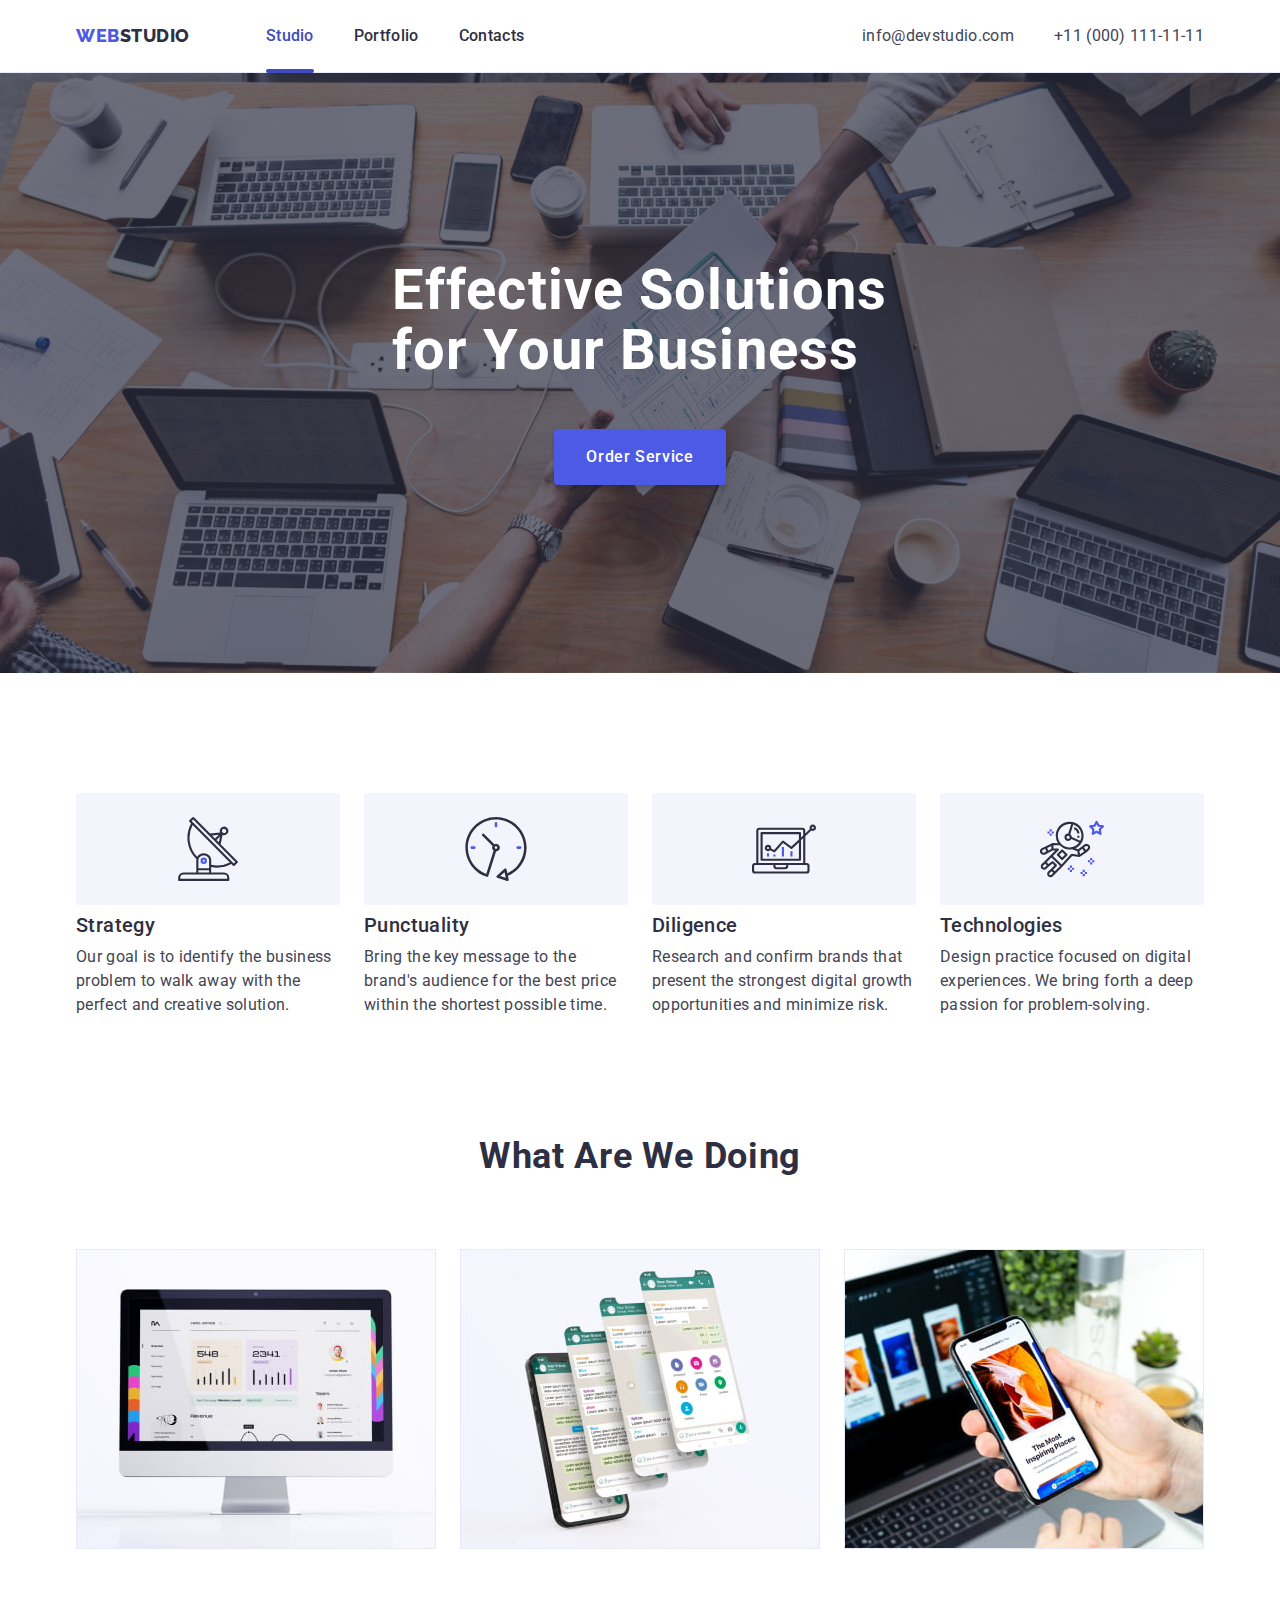
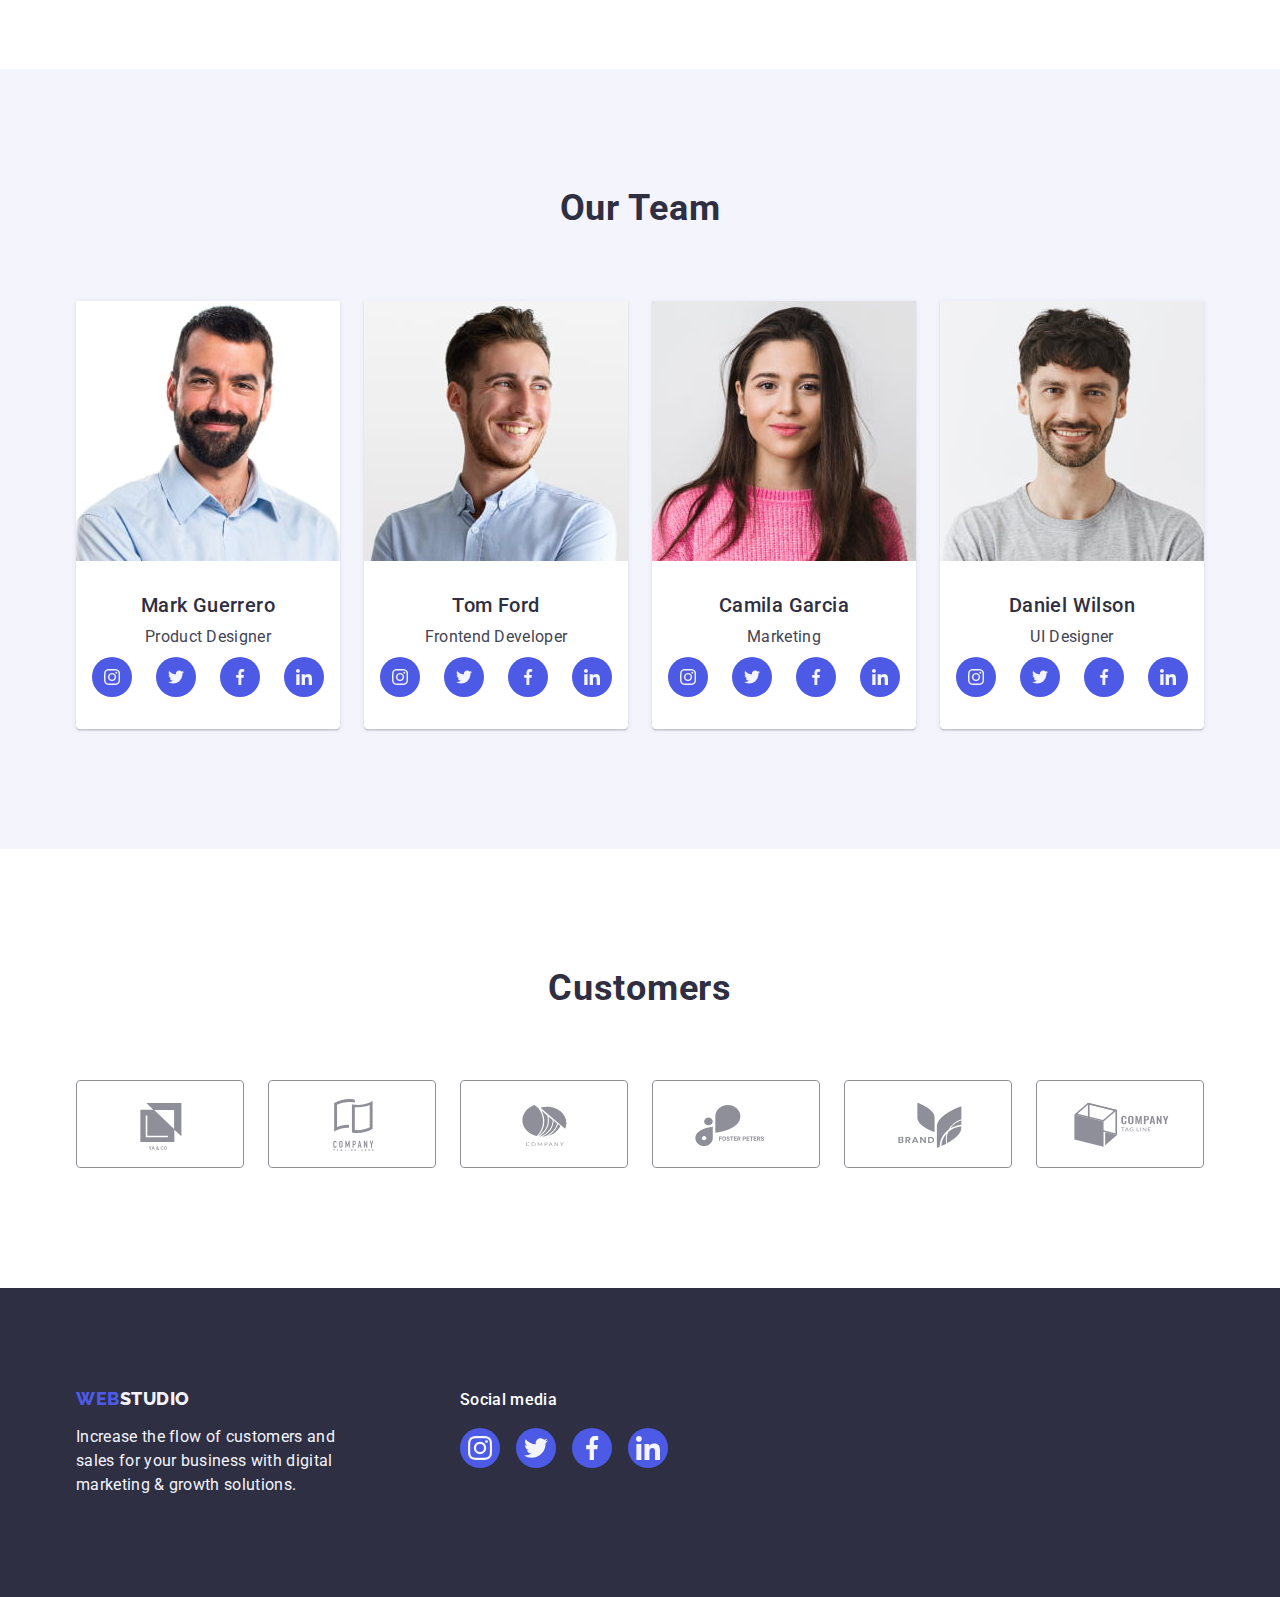
==== index.html @ 0825f80e "Initial commit" ====
<!DOCTYPE html>
<html lang="en">
  <head>
    <meta charset="UTF-8" />
    <meta http-equiv="X-UA-Compatible" content="IE=edge" />
    <meta name="viewport" content="width=device-width, initial-scale=1.0" />
    <title>WebStudio</title>
    <!-- FONTS -->
    <link rel="preconnect" href="https://fonts.googleapis.com" />
    <link rel="preconnect" href="https://fonts.gstatic.com" crossorigin />
    <link
      href="https://fonts.googleapis.com/css2?family=Raleway:wght@800&family=Roboto:wght@400;500;700;900&display=swap"
      rel="stylesheet"
    />
    <!-- STYLES -->
    <link
      rel="stylesheet"
      href="https://cdnjs.cloudflare.com/ajax/libs/modern-normalize/1.1.0/modern-normalize.min.css"
    />
    <link rel="stylesheet" href="./css/styles.css" />
  </head>
  <body>
    <!-- HEADER -->
    <header class="page-header">
      <div class="page-header-container container">
        <nav class="page-nav">
          <a class="logo link" href="./index.html">
            Web<span class="logo-header">Studio</span>
          </a>
          <ul class="site-nav-list list">
            <li class="site-nav-list-item">
              <a class="site-nav-link current link" href="./index.html">
                Studio
              </a>
            </li>
            <li class="site-nav-list-item">
              <a class="site-nav-link link" href="./portfolio.html">
                Portfolio
              </a>
            </li>
            <li class="site-nav-list-item">
              <a class="site-nav-link link" href="">Contacts</a>
            </li>
          </ul>
        </nav>
        <address class="contacts">
          <ul class="contacts-list list">
            <li>
              <a class="contacts-link link" href="mailto:info@devstudio.com">
                info@devstudio.com
              </a>
            </li>
            <li>
              <a class="contacts-link link" href="tel:+110001111111">
                +11 (000) 111-11-11
              </a>
            </li>
          </ul>
        </address>
      </div>
    </header>
    <main>
      <!-- HERO -->
      <section class="hero">
        <div class="container">
          <h1 class="hero-title">Effective Solutions for Your Business</h1>
          <button class="button primary" type="button" data-modal-open>
            Order Service
          </button>
        </div>
      </section>
      <!-- FEATURES -->
      <section class="features section">
        <div class="container">
          <h2 class="section-title visually-hidden">Features</h2>
          <ul class="features-list list">
            <li class="features-list-item">
              <div class="feature-icon-thumb">
                <svg class="feature-icon" width="64" height="64">
                  <use href="./images/icons.svg#icon-antenna"></use>
                </svg>
              </div>
              <h3 class="feature-title">Strategy</h3>
              <p class="feature-descr">
                Our goal is to identify the business problem to walk away with
                the perfect and creative solution.
              </p>
            </li>
            <li class="features-list-item">
              <div class="feature-icon-thumb">
                <svg class="feature-icon" width="64" height="64">
                  <use href="./images/icons.svg#icon-clock"></use>
                </svg>
              </div>
              <h3 class="feature-title">Punctuality</h3>
              <p class="feature-descr">
                Bring the key message to the brand's audience for the best price
                within the shortest possible time.
              </p>
            </li>
            <li class="features-list-item">
              <div class="feature-icon-thumb">
                <svg class="feature-icon" width="64" height="64">
                  <use href="./images/icons.svg#icon-diagram"></use>
                </svg>
              </div>
              <h3 class="feature-title">Diligence</h3>
              <p class="feature-descr">
                Research and confirm brands that present the strongest digital
                growth opportunities and minimize risk.
              </p>
            </li>
            <li class="features-list-item">
              <div class="feature-icon-thumb">
                <svg class="feature-icon" width="64" height="64">
                  <use href="./images/icons.svg#icon-astronaut"></use>
                </svg>
              </div>
              <h3 class="feature-title">Technologies</h3>
              <p class="feature-descr">
                Design practice focused on digital experiences. We bring forth a
                deep passion for problem-solving.
              </p>
            </li>
          </ul>
        </div>
      </section>
      <!-- GALLERY -->
      <section class="gallery section">
        <div class="container">
          <h2 class="section-title">What are we doing</h2>
          <ul class="gallery-list list">
            <li class="gallery-list-item">
              <img
                src="./images/gallery/img-1.jpg"
                alt="Desktop application"
                width="360"
                height="300"
              />
            </li>
            <li class="gallery-list-item">
              <img
                src="./images/gallery/img-2.jpg"
                alt="Mobile application"
                width="360"
                height="300"
              />
            </li>
            <li class="gallery-list-item">
              <img
                src="./images/gallery/img-3.jpg"
                alt="Mobile and desktop application"
                width="360"
                height="300"
              />
            </li>
          </ul>
        </div>
      </section>
      <!-- EMPLOYEES -->
      <section class="employees section">
        <div class="container">
          <h2 class="section-title">Our Team</h2>
          <ul class="employees-list list">
            <li class="employees-list-item">
              <img
                src="./images/employees/mark-guerrero.jpg"
                alt="Mark Guerrero's photo"
                width="264"
                height="260"
              />
              <div class="employee-data">
                <h3 class="employee-name">Mark Guerrero</h3>
                <p class="employee-position">Product Designer</p>
                <ul class="social-list list">
                  <li class="social-list-item">
                    <a class="social-link link" href="">
                      <svg
                        class="social-icon"
                        width="16"
                        height="16"
                        aria-label="Instagram icon"
                      >
                        <use href="./images/icons.svg#icon-instagram"></use>
                      </svg>
                    </a>
                  </li>
                  <li class="social-list-item">
                    <a class="social-link link" href="">
                      <svg
                        class="social-icon"
                        width="16"
                        height="16"
                        aria-label="Twitter icon"
                      >
                        <use href="./images/icons.svg#icon-twitter"></use>
                      </svg>
                    </a>
                  </li>
                  <li class="social-list-item">
                    <a class="social-link link" href="">
                      <svg
                        class="social-icon"
                        width="16"
                        height="16"
                        aria-label="Facebook icon"
                      >
                        <use href="./images/icons.svg#icon-facebook"></use>
                      </svg>
                    </a>
                  </li>
                  <li class="social-list-item">
                    <a class="social-link link" href="">
                      <svg
                        class="social-icon"
                        width="16"
                        height="16"
                        aria-label="Linkedin icon"
                      >
                        <use href="./images/icons.svg#icon-linkedin"></use>
                      </svg>
                    </a>
                  </li>
                </ul>
              </div>
            </li>
            <li class="employees-list-item">
              <img
                src="./images/employees/tom-ford.jpg"
                alt="Tom Ford's photo"
                width="264"
                height="260"
              />
              <div class="employee-data">
                <h3 class="employee-name">Tom Ford</h3>
                <p class="employee-position">Frontend Developer</p>
                <ul class="social-list list">
                  <li class="social-list-item">
                    <a class="social-link link" href="">
                      <svg
                        class="social-icon"
                        width="16"
                        height="16"
                        aria-label="Instagram icon"
                      >
                        <use href="./images/icons.svg#icon-instagram"></use>
                      </svg>
                    </a>
                  </li>
                  <li class="social-list-item">
                    <a class="social-link link" href="">
                      <svg
                        class="social-icon"
                        width="16"
                        height="16"
                        aria-label="Twitter icon"
                      >
                        <use href="./images/icons.svg#icon-twitter"></use>
                      </svg>
                    </a>
                  </li>
                  <li class="social-list-item">
                    <a class="social-link link" href="">
                      <svg
                        class="social-icon"
                        width="16"
                        height="16"
                        aria-label="Facebook icon"
                      >
                        <use href="./images/icons.svg#icon-facebook"></use>
                      </svg>
                    </a>
                  </li>
                  <li class="social-list-item">
                    <a class="social-link link" href="">
                      <svg
                        class="social-icon"
                        width="16"
                        height="16"
                        aria-label="Linkedin icon"
                      >
                        <use href="./images/icons.svg#icon-linkedin"></use>
                      </svg>
                    </a>
                  </li>
                </ul>
              </div>
            </li>
            <li class="employees-list-item">
              <img
                src="./images/employees/camila-garcia.jpg"
                alt="Camila Garcia's photo"
                width="264"
                height="260"
              />
              <div class="employee-data">
                <h3 class="employee-name">Camila Garcia</h3>
                <p class="employee-position">Marketing</p>
                <ul class="social-list list">
                  <li class="social-list-item">
                    <a class="social-link link" href="">
                      <svg
                        class="social-icon"
                        width="16"
                        height="16"
                        aria-label="Instagram icon"
                      >
                        <use href="./images/icons.svg#icon-instagram"></use>
                      </svg>
                    </a>
                  </li>
                  <li class="social-list-item">
                    <a class="social-link link" href="">
                      <svg
                        class="social-icon"
                        width="16"
                        height="16"
                        aria-label="Twitter icon"
                      >
                        <use href="./images/icons.svg#icon-twitter"></use>
                      </svg>
                    </a>
                  </li>
                  <li class="social-list-item">
                    <a class="social-link link" href="">
                      <svg
                        class="social-icon"
                        width="16"
                        height="16"
                        aria-label="Facebook icon"
                      >
                        <use href="./images/icons.svg#icon-facebook"></use>
                      </svg>
                    </a>
                  </li>
                  <li class="social-list-item">
                    <a class="social-link link" href="">
                      <svg
                        class="social-icon"
                        width="16"
                        height="16"
                        aria-label="Linkedin icon"
                      >
                        <use href="./images/icons.svg#icon-linkedin"></use>
                      </svg>
                    </a>
                  </li>
                </ul>
              </div>
            </li>
            <li class="employees-list-item">
              <img
                src="./images/employees/daniel-wilson.jpg"
                alt="Daniel Wilson's photo"
                width="264"
                height="260"
              />
              <div class="employee-data">
                <h3 class="employee-name">Daniel Wilson</h3>
                <p class="employee-position">UI Designer</p>
                <ul class="social-list list">
                  <li class="social-list-item">
                    <a class="social-link link" href="">
                      <svg
                        class="social-icon"
                        width="16"
                        height="16"
                        aria-label="Instagram icon"
                      >
                        <use href="./images/icons.svg#icon-instagram"></use>
                      </svg>
                    </a>
                  </li>
                  <li class="social-list-item">
                    <a class="social-link link" href="">
                      <svg
                        class="social-icon"
                        width="16"
                        height="16"
                        aria-label="Twitter icon"
                      >
                        <use href="./images/icons.svg#icon-twitter"></use>
                      </svg>
                    </a>
                  </li>
                  <li class="social-list-item">
                    <a class="social-link link" href="">
                      <svg
                        class="social-icon"
                        width="16"
                        height="16"
                        aria-label="Facebook icon"
                      >
                        <use href="./images/icons.svg#icon-facebook"></use>
                      </svg>
                    </a>
                  </li>
                  <li class="social-list-item">
                    <a class="social-link link" href="">
                      <svg
                        class="social-icon"
                        width="16"
                        height="16"
                        aria-label="Linkedin icon"
                      >
                        <use href="./images/icons.svg#icon-linkedin"></use>
                      </svg>
                    </a>
                  </li>
                </ul>
              </div>
            </li>
          </ul>
        </div>
      </section>
      <!-- CUSTOMERS -->
      <section class="customers section">
        <div class="container">
          <h2 class="section-title">Customers</h2>
          <ul class="customers-list list">
            <li class="customers-list-item">
              <a class="customer-link" href="">
                <svg
                  class="customer-icon"
                  width="104"
                  height="56"
                  aria-label="Icon client 1"
                >
                  <use href="./images/icons.svg#icon-client-1"></use>
                </svg>
              </a>
            </li>
            <li class="customers-list-item">
              <a class="customer-link" href="">
                <svg
                  class="customer-icon"
                  width="104"
                  height="56"
                  aria-label="Icon client 2"
                >
                  <use href="./images/icons.svg#icon-client-2"></use>
                </svg>
              </a>
            </li>
            <li class="customers-list-item">
              <a class="customer-link" href="">
                <svg
                  class="customer-icon"
                  width="104"
                  height="56"
                  aria-label="Icon client 3"
                >
                  <use href="./images/icons.svg#icon-client-3"></use>
                </svg>
              </a>
            </li>
            <li class="customers-list-item">
              <a class="customer-link" href="">
                <svg
                  class="customer-icon"
                  width="104"
                  height="56"
                  aria-label="Icon client 4"
                >
                  <use href="./images/icons.svg#icon-client-4"></use>
                </svg>
              </a>
            </li>
            <li class="customers-list-item">
              <a class="customer-link" href="">
                <svg
                  class="customer-icon"
                  width="104"
                  height="56"
                  aria-label="Icon client 5"
                >
                  <use href="./images/icons.svg#icon-client-5"></use>
                </svg>
              </a>
            </li>
            <li class="customers-list-item">
              <a class="customer-link" href="">
                <svg
                  class="customer-icon"
                  width="104"
                  height="56"
                  aria-label="Icon client 6"
                >
                  <use href="./images/icons.svg#icon-client-6"></use>
                </svg>
              </a>
            </li>
          </ul>
        </div>
      </section>
    </main>
    <!-- FOOTER -->
    <footer class="footer">
      <div class="footer-container container">
        <div class="footer-logo">
          <a class="logo link" href="./index.html">
            Web<span class="logo-footer">Studio</span>
          </a>
          <p class="text">
            Increase the flow of customers and sales for your business with
            digital marketing & growth solutions.
          </p>
        </div>
        <div class="social-media">
          <p class="social-media-text">Social media</p>
          <ul class="social-media-list list">
            <li class="social-media-list-item">
              <a class="social-media-link link" href="">
                <svg
                  class="social-media-icon"
                  width="24"
                  height="24"
                  aria-label="Instagram icon"
                >
                  <use href="./images/icons.svg#icon-instagram"></use>
                </svg>
              </a>
            </li>
            <li class="social-media-list-item">
              <a class="social-media-link link" href="">
                <svg
                  class="social-media-icon"
                  width="24"
                  height="24"
                  aria-label="Twitter icon"
                >
                  <use href="./images/icons.svg#icon-twitter"></use>
                </svg>
              </a>
            </li>
            <li class="social-media-list-item">
              <a class="social-media-link link" href="">
                <svg
                  class="social-media-icon"
                  width="24"
                  height="24"
                  aria-label="Facebook icon"
                >
                  <use href="./images/icons.svg#icon-facebook"></use>
                </svg>
              </a>
            </li>
            <li class="social-media-list-item">
              <a class="social-media-link link" href="">
                <svg
                  class="social-media-icon"
                  width="24"
                  height="24"
                  aria-label="Linkedin icon"
                >
                  <use href="./images/icons.svg#icon-linkedin"></use>
                </svg>
              </a>
            </li>
          </ul>
        </div>
      </div>
    </footer>
    <!-- MODAL WINDOW -->
    <div class="backdrop is-hidden" data-modal>
      <div class="modal">
        <button type="button" class="modal-close-btn" data-modal-close>
          <svg class="modal-close-icon" width="8" height="8">
            <use href="./images/icons.svg#icon-close"></use>
          </svg>
        </button>
      </div>
    </div>
    <!-- SCRIPTS -->
    <script src="./js/modal.js"></script>
  </body>
</html>
---- css/styles.css ----
:root {
  --primary-font-family: 'Roboto', sans-serif;
  --secondary-font-family: 'Raleway', sans-serif;

  --primary-text-color: #434455;
  --secondary-text-color: #2e2f42;
  --hero-text-color: #ffffff;
  --footer-text-color: #f4f4fd;
  --accent-color: #4d5ae5;
  --active-color: #404bbf;

  --primary-bg-color: #ffffff;
  --secondary-bg-color: #f4f4fd;
  --hero-and-footer-bg-color: #2e2f42;

  --transition-duration: 250ms;
  --transition-timing-func: cubic-bezier(0.4, 0, 0.2, 1);
}

body {
  font-family: var(--primary-font-family);
  color: var(--primary-text-color);
  background: var(--primary-bg-color);
}

/* 
// Reset elements' styles
*/

.link {
  text-decoration: none;
}

.list {
  list-style: none;
}

h1,
h2,
h3,
h4,
h5,
h6,
p {
  margin-top: 0;
  margin-bottom: 0;
}

ul,
ol {
  margin-top: 0;
  margin-bottom: 0;
  padding-left: 0;
}

button {
  cursor: pointer;
}

img {
  display: block;
  max-width: 100%;
  height: auto;
}

/* 
// Utilities
*/

.container {
  max-width: 1158px;
  margin-left: auto;
  margin-right: auto;
  padding-left: 15px;
  padding-right: 15px;

  /* outline: 1px solid tomato; */
}

.button {
  font-style: normal;
  font-weight: 500;
  font-size: 16px;
  line-height: 1.5;
  align-items: center;
  letter-spacing: 0.04em;
  border: 0;
  border-radius: 4px;
}

.section {
  padding-top: 120px;
  padding-bottom: 120px;
}

.section-title {
  margin-bottom: 72px;
  font-weight: 700;
  font-size: 36px;
  line-height: 1.11;
  text-align: center;
  letter-spacing: 0.02em;
  text-transform: capitalize;
  color: var(--secondary-text-color);
}

.visually-hidden {
  position: absolute;
  width: 1px;
  height: 1px;
  margin: -1px;
  border: 0;
  padding: 0;
  white-space: nowrap;
  clip-path: inset(100%);
  clip: rect(0 0 0 0);
  overflow: hidden;
}

/* 
// index.html
*/

/* Header */

.page-header {
  border-bottom: 1px solid #e7e9fc;
  box-shadow: 0px 2px 1px rgba(46, 47, 66, 0.08),
    0px 1px 1px rgba(46, 47, 66, 0.16), 0px 1px 6px rgba(46, 47, 66, 0.08);
}

.page-header-container {
  display: flex;
  align-items: center;
}

.page-nav {
  display: flex;
  align-items: center;
}

.page-header-container .link {
  padding-top: 24px;
  padding-bottom: 24px;
}

/* Header Logo */

.logo {
  font-family: var(--secondary-font-family);
  font-weight: 800;
  font-size: 18px;
  line-height: 1.17;
  letter-spacing: 0.03em;
  text-transform: uppercase;

  color: var(--accent-color);
}

.logo-header {
  color: var(--secondary-text-color);
}

.page-nav > .logo {
  margin-right: 76px;
}

/* Header Navigation */

.site-nav-list {
  display: flex;
  gap: 40px;
}

.site-nav-link {
  position: relative;

  display: flex;

  font-weight: 500;
  font-size: 16px;
  line-height: 1.5;
  letter-spacing: 0.02em;

  color: var(--secondary-text-color);

  transition: color var(--transition-duration) var(--transition-timing-func);
}

.site-nav-link.current {
  color: var(--active-color);
}

.site-nav-link.current::after {
  content: '';
  width: 100%;
  height: 4px;

  position: absolute;
  bottom: -1px;

  background: #404bbf;
  border-radius: 2px;
}

.site-nav-link:hover,
.site-nav-link:focus {
  color: var(--active-color);
}

/* Header Contacts */

.contacts {
  font-style: normal;
  margin-left: auto;
}

.contacts-list {
  display: flex;
  gap: 40px;
}

.contacts-link {
  font-size: 16px;
  line-height: 1.5;
  letter-spacing: 0.02em;
  color: inherit;

  transition: color var(--transition-duration) var(--transition-timing-func);
}

.contacts-link:hover,
.contacts-link:focus {
  color: var(--active-color);
}

/* Hero */

.hero {
  padding-top: 188px;
  padding-bottom: 188px;
  margin-left: auto;
  margin-right: auto;

  background-color: var(--hero-and-footer-bg-color);
  background-image: linear-gradient(
      rgba(46, 47, 66, 0.7),
      rgba(46, 47, 66, 0.7)
    ),
    url('../images/hero/bg.jpg');
  background-repeat: no-repeat;
  background-position: center;
  background-size: cover;
  max-width: 1440px;
}

.hero-title {
  max-width: 496px;
  margin-left: auto;
  margin-right: auto;
  margin-bottom: 48px;

  font-weight: 700;
  font-size: 56px;
  line-height: 1.07;
  letter-spacing: 0.02em;

  color: var(--hero-text-color);
}

.button.primary {
  display: block;
  margin-left: auto;
  margin-right: auto;
  min-width: 169px;
  padding: 16px 32px;

  color: var(--hero-text-color);
  background-color: var(--accent-color);
  box-shadow: 0px 4px 4px rgba(0, 0, 0, 0.15);

  transition: background-color var(--transition-duration)
    var(--transition-timing-func);
}

.button.primary:hover,
.button.primary:focus {
  background-color: var(--active-color);
}

/* Features */

.features-list {
  display: flex;
  gap: 24px;
}

.features-list-item {
  flex-basis: calc((100% - 3 * 24px) / 4);
}

.feature-icon-thumb {
  display: flex;
  justify-content: center;
  align-items: center;
  height: 112px;
  margin-bottom: 8px;

  background-color: var(--secondary-bg-color);
  border-radius: 4px;
}

.feature-title {
  margin-bottom: 8px;
  font-weight: 500;
  font-size: 20px;
  line-height: 1.2;
  letter-spacing: 0.02em;
  color: var(--secondary-text-color);
}

.feature-descr {
  font-size: 16px;
  line-height: 1.5;
  letter-spacing: 0.02em;
}

/* Gallery */

.gallery.section {
  padding-top: 0;
}

.gallery-list {
  display: flex;
  gap: 24px;
}

.gallery-list-item {
  flex-basis: calc((100% - 48) / 3);
}

/* Employees */

.employees {
  background-color: var(--secondary-bg-color);
}

.employees-list {
  display: flex;
  gap: 24px;
}

.employees-list-item {
  flex-basis: calc((100% - 3 * 24) / 4);
  background-color: var(--primary-bg-color);
  border-radius: 0px 0px 4px 4px;
  box-shadow: 0px 1px 6px rgba(46, 47, 66, 0.08),
    0px 1px 1px rgba(46, 47, 66, 0.16), 0px 2px 1px rgba(46, 47, 66, 0.08);
}

.employee-data {
  padding-top: 32px;
  padding-bottom: 32px;
  text-align: center;
}

.employee-name {
  margin-bottom: 8px;
  font-weight: 500;
  font-size: 20px;
  line-height: 1.2;
  letter-spacing: 0.02em;
  color: var(--secondary-text-color);
}

.employee-position {
  margin-bottom: 8px;
  font-size: 16px;
  line-height: 1.5;
  letter-spacing: 0.02em;
}

.social-list {
  display: flex;
  justify-content: center;
  gap: 24px;
}

.social-list-item {
  width: 40px;
  height: 40px;
}

.social-link {
  width: 100%;
  height: 100%;
  display: flex;
  justify-content: center;
  align-items: center;

  border-radius: 50%;
  color: #f4f4fd;
  background-color: var(--accent-color);

  transition: background-color var(--transition-duration)
    var(--transition-timing-func);
}

.social-icon {
  fill: currentColor;
}

.social-link:hover,
.social-link:focus {
  background-color: var(--active-color);
}

/* Customers */

.customers .section-title {
  line-height: 1.1;
}

.customers-list {
  display: flex;
  justify-content: center;
  gap: 24px;
}

.customers-list-item {
  width: 168px;
  height: 88px;
}

.customer-link {
  width: 100%;
  height: 100%;
  display: flex;
  justify-content: center;
  align-items: center;

  color: #8e8f99;
  border: 1px solid #8e8f99;
  border-radius: 4px;

  transition: border-color var(--transition-duration)
      var(--transition-timing-func),
    color var(--transition-duration) var(--transition-timing-func);
}

.customer-icon {
  fill: currentColor;
}

.customer-link:hover,
.customer-link:focus {
  border-color: var(--active-color);
  color: var(--active-color);
}

/* Footer */

.footer {
  padding-top: 100px;
  padding-bottom: 100px;
  background-color: var(--hero-and-footer-bg-color);
}

.footer-container {
  display: flex;
  align-items: baseline;
}

.footer-logo {
  margin-right: 120px;
}

.footer .logo {
  display: inline-block;
  margin-bottom: 16px;
}

.logo-footer {
  color: var(--footer-text-color);
}

.footer .text {
  max-width: 264px;

  font-size: 16px;
  line-height: 1.5;
  letter-spacing: 0.02em;
  color: var(--footer-text-color);
}

.social-media-text {
  margin-bottom: 16px;

  font-weight: 500;
  font-size: 16px;
  line-height: 1.5;
  letter-spacing: 0.02em;
  color: #ffffff;
}

.social-media-list {
  display: flex;
  justify-content: center;
  gap: 16px;
}

.social-media-list-item {
  width: 40px;
  height: 40px;
}

.social-media-link {
  width: 100%;
  height: 100%;
  display: flex;
  justify-content: center;
  align-items: center;

  border-radius: 50%;
  color: #f4f4fd;
  background-color: var(--accent-color);

  transition: background-color var(--transition-duration)
    var(--transition-timing-func);
}

.social-media-icon {
  fill: currentColor;
}

.social-media-link:hover,
.social-media-link:focus {
  background-color: #31d0aa;
}

/* Modal Window */

.backdrop {
  position: fixed;
  top: 0;
  left: 0;

  width: 100%;
  height: 100%;

  background-color: rgba(46, 47, 66, 0.4);
  opacity: 1;
  visibility: auto;

  transition: opacity var(--transition-duration) var(--transition-timing-func),
    visibility var(--transition-duration) var(--transition-timing-func);
}

.modal {
  position: absolute;
  top: 50%;
  left: 50%;

  width: 408px;
  min-height: 576px;

  background-color: #fcfcfc;
  box-shadow: 0px 1px 1px rgba(0, 0, 0, 0.14), 0px 1px 3px rgba(0, 0, 0, 0.12),
    0px 2px 1px rgba(0, 0, 0, 0.2);
  border-radius: 4px;

  transform: translate(-50%, -50%) scale(1);
  transition: transform var(--transition-duration) var(--transition-timing-func);
}

.backdrop.is-hidden .modal {
  transform: translate(-50%, -50%) scale(0.9);
}

.modal-close-btn {
  position: absolute;
  top: 24px;
  right: 24px;

  display: flex;
  justify-content: center;
  align-items: center;

  width: 24px;
  height: 24px;
  padding: 0;

  background: #e7e9fc;
  border: 1px solid rgba(0, 0, 0, 0.1);
  border-radius: 50%;

  transition: background-color var(--transition-duration)
      var(--transition-timing-func),
    border var(--transition-duration) var(--transition-timing-func);
}

.modal-close-btn:hover,
.modal-close-btn:focus {
  background-color: var(--active-color);
  border: none;
}

.modal-close-icon {
  fill: var(--secondary-text-color);
  transition: fill var(--transition-duration) var(--transition-timing-func);
}

.modal-close-btn:hover .modal-close-icon,
.modal-close-btn:focus .modal-close-icon {
  fill: var(--primary-bg-color);
}

.is-hidden {
  opacity: 0;
  visibility: hidden;
  pointer-events: none;
}

/* 
// Portfolio
*/

.portfolio {
  padding-top: 96px;
  padding-bottom: 120px;
}

/* Portfolio Filter */

.filter-list {
  display: flex;
  justify-content: center;
  gap: 24px;
  margin-bottom: 72px;
}

.button.filter {
  padding: 12px 24px;
  color: var(--accent-color);
  background-color: var(--secondary-bg-color);
  border: 1px solid #e7e9fc;

  transition: color var(--transition-duration) var(--transition-timing-func),
    background-color var(--transition-duration) var(--transition-timing-func),
    border-color var(--transition-duration) var(--transition-timing-func),
    box-shadow var(--transition-duration) var(--transition-timing-func);
}

.filter-list .button:hover,
.filter-list .button:focus {
  color: var(--hero-text-color);
  background-color: var(--active-color);
  border: 1px solid transparent;
  box-shadow: 0px 3px 1px rgba(0, 0, 0, 0.1), 0px 2px 1px rgba(0, 0, 0, 0.08),
    0px 2px 2px rgba(0, 0, 0, 0.12);
}

/* Portfolio Projects */

.projects-list {
  display: flex;
  flex-wrap: wrap;
  gap: 24px;
  row-gap: 48px;
}

.project-list-item {
  flex-basis: calc((100% - 2 * 24px) / 3);
}

.project-link {
  display: block;
  color: inherit;

  transition: box-shadow var(--transition-duration)
    var(--transition-timing-func);
}

.project-link:hover,
.project-link:focus {
  box-shadow: 0px 1px 6px rgba(46, 47, 66, 0.08),
    0px 1px 1px rgba(46, 47, 66, 0.16), 0px 2px 1px rgba(46, 47, 66, 0.08);
}

.project-photo-wrapper {
  position: relative;
  overflow: hidden;
}

.overlay {
  position: absolute;
  top: 0;
  left: 0;

  display: flex;
  padding: 40px 32px;
  width: 100%;
  height: 100%;

  justify-content: center;
  font-size: 16px;
  line-height: 1.5;
  letter-spacing: 0.02em;
  overflow: auto;

  color: var(--secondary-bg-color);
  background-color: var(--accent-color);

  transform: translateY(100%);
  transition: transform var(--transition-duration) var(--transition-timing-func);
}

.project-link:hover .overlay,
.project-link:focus .overlay {
  transform: translateY(0);
}

.project-data {
  padding: 32px 16px;
  border: 1px solid #e7e9fc;
  border-top: 0;
}

.project-name {
  margin-bottom: 8px;
  font-weight: 500;
  font-size: 20px;
  line-height: 1.2;
  letter-spacing: 0.02em;
  color: var(--secondary-text-color);
}

.project-category {
  font-size: 16px;
  line-height: 1.5;
  letter-spacing: 0.02em;
}
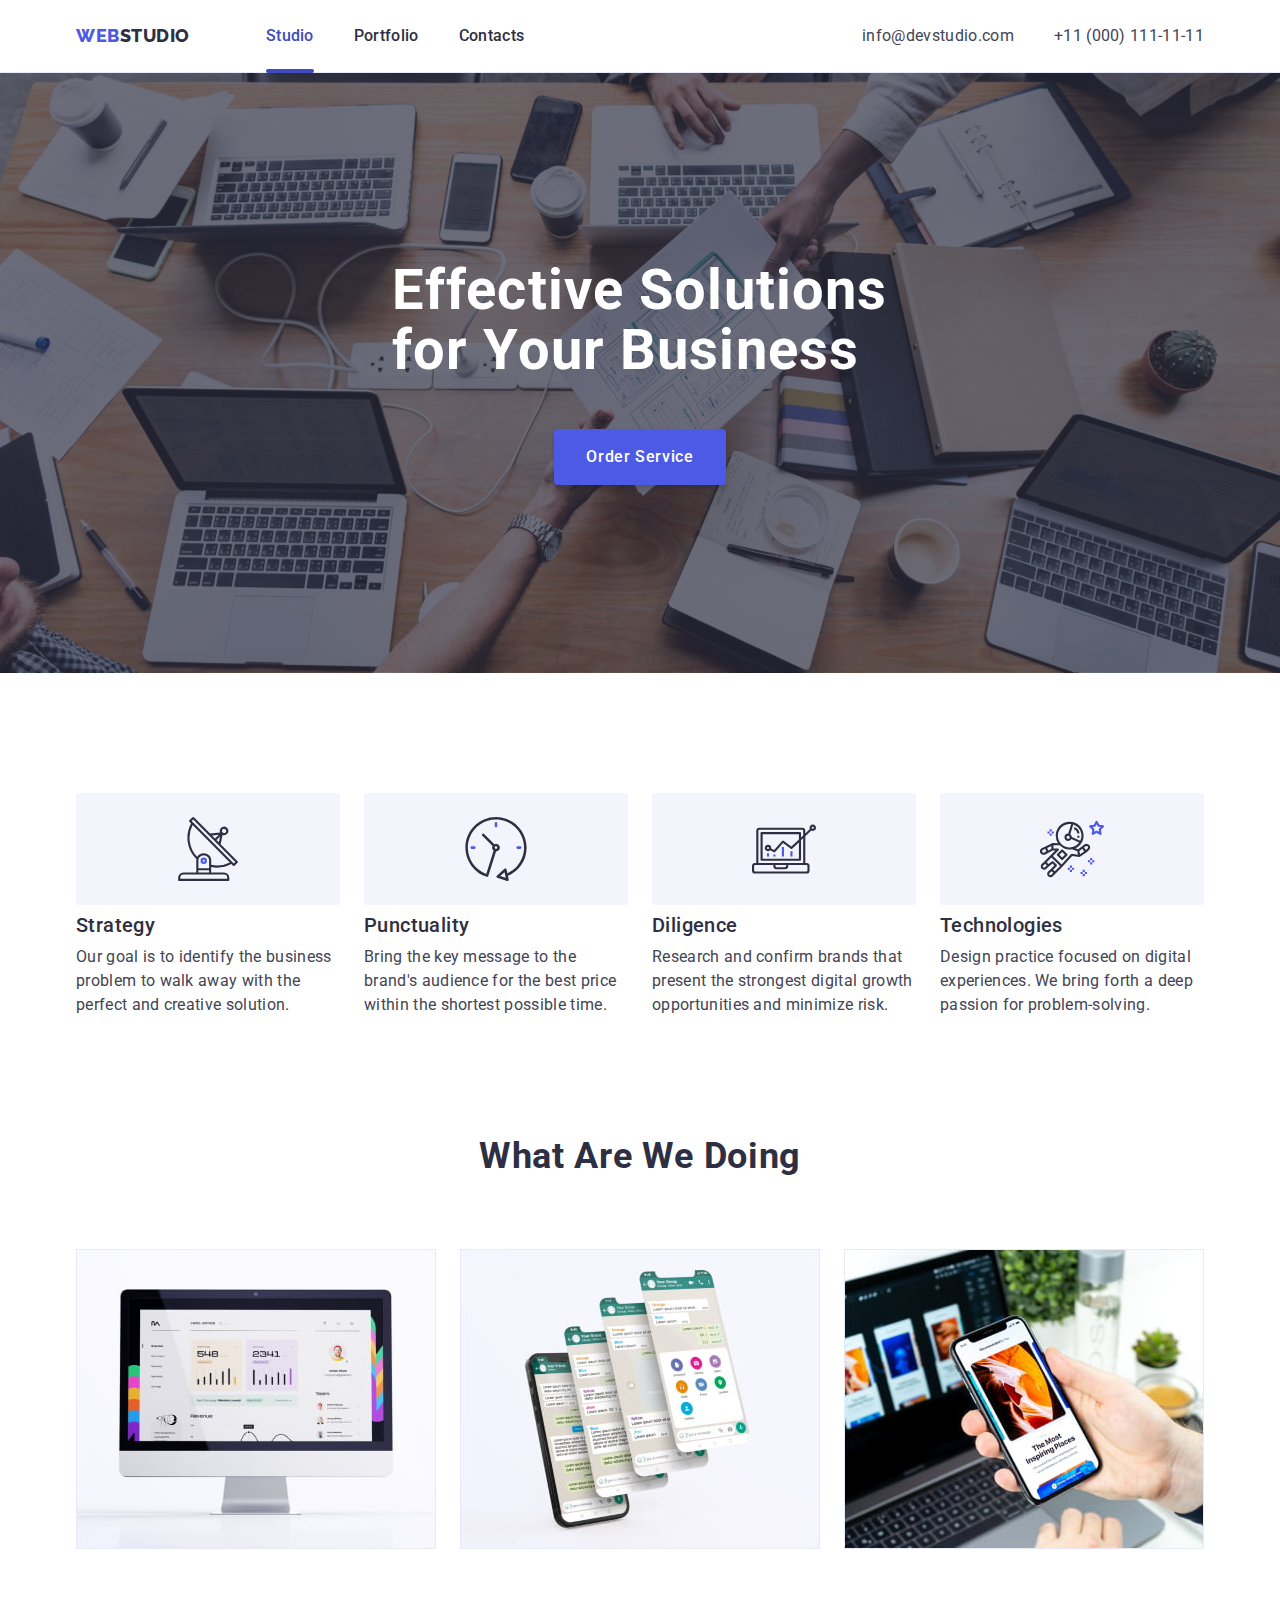
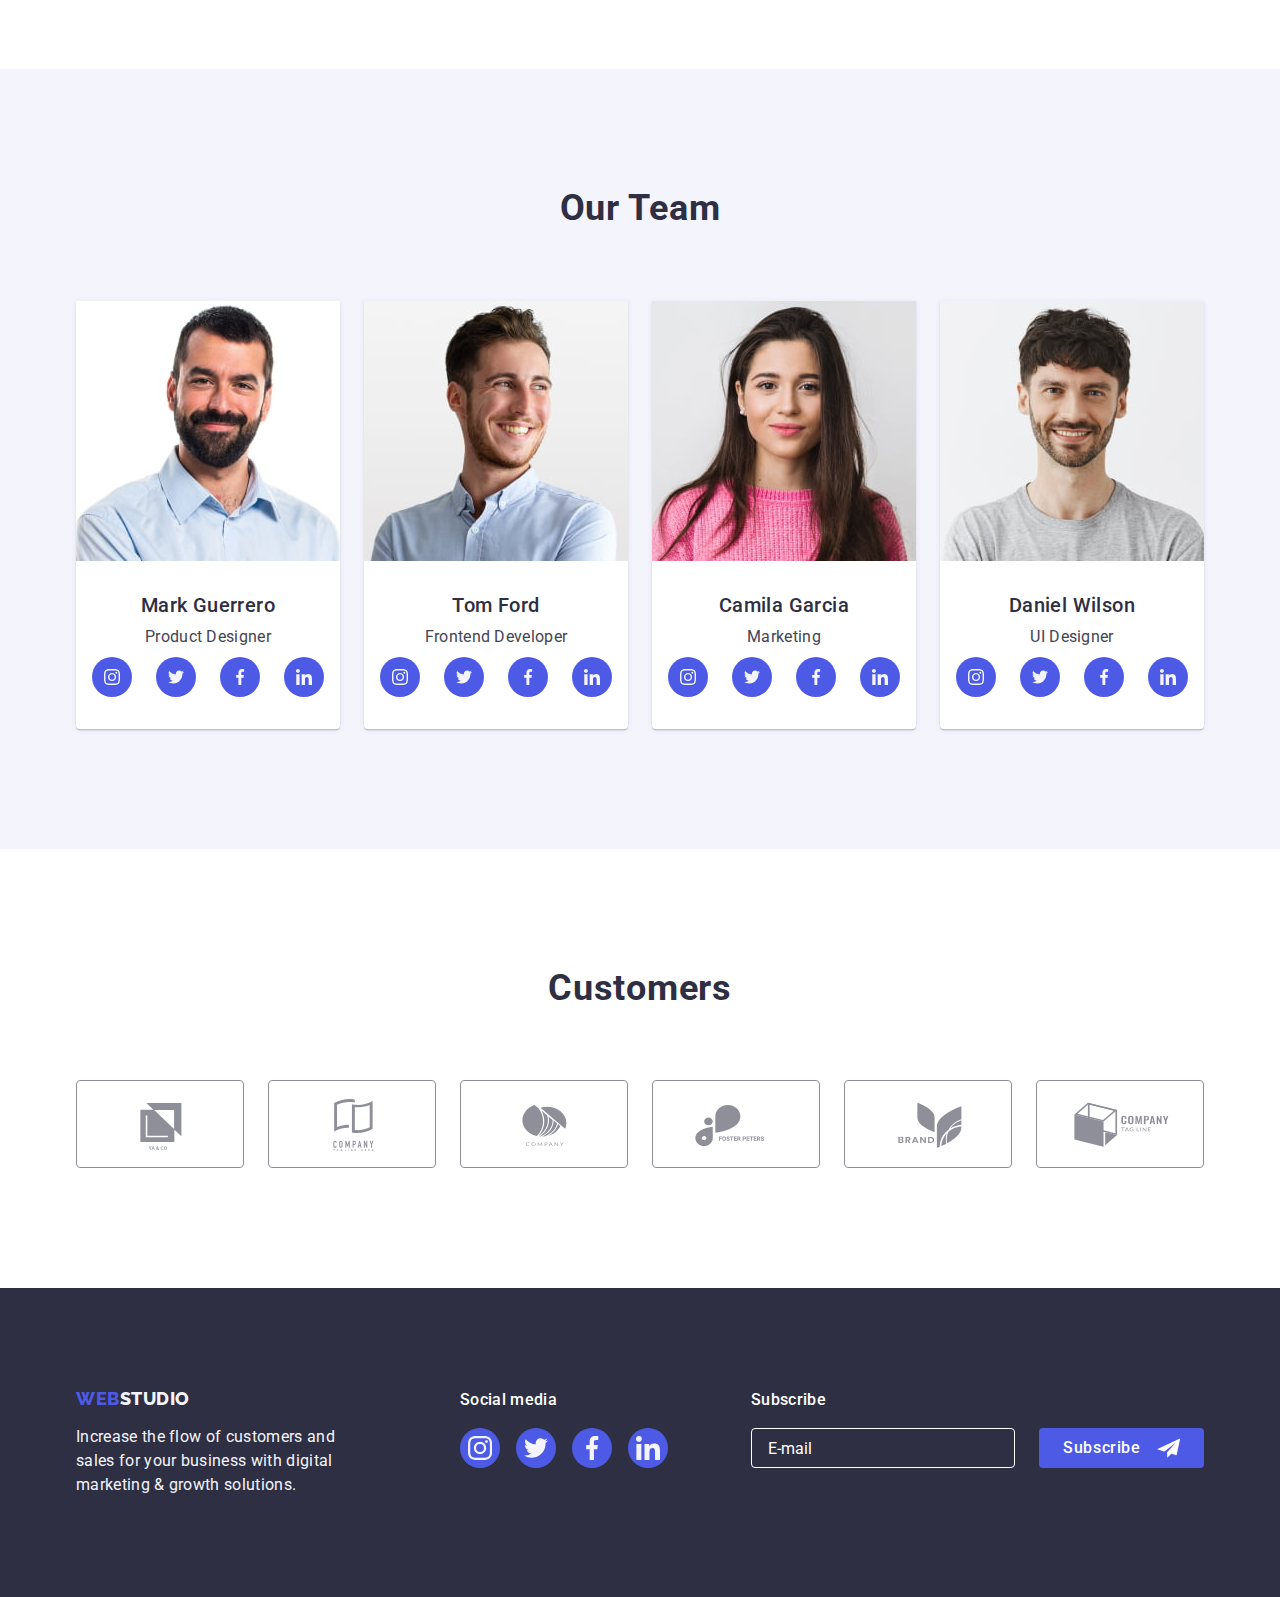
==== commit f7e9b130: "Update footer" ====
--- a/index.html
+++ b/index.html
@@ -559,6 +559,18 @@
             </li>
           </ul>
         </div>
+        <form class="subscribe-to-newsletter">
+          <div class="subscribe-wrapper">
+            <b class="subscribe-text">Subscribe</b>
+            <input class="subscribe-email" type="email" placeholder="E-mail" />
+          </div>
+          <button class="subscribe-btn button" type="submit">
+            Subscribe
+            <svg class="subscribe-btn-icon" width="24" height="24">
+              <use href="./images/icons.svg#icon-subscribe"></use>
+            </svg>
+          </button>
+        </form>
       </div>
     </footer>
     <!-- MODAL WINDOW -->
--- a/css/styles.css
+++ b/css/styles.css
@@ -539,6 +539,64 @@
   background-color: #31d0aa;
 }
 
+.subscribe-to-newsletter {
+  margin-left: auto;
+  display: flex;
+}
+
+.subscribe-wrapper {
+  margin-right: 24px;
+}
+
+.subscribe-text {
+  display: block;
+
+  margin-bottom: 16px;
+
+  font-weight: 500;
+  font-size: 16px;
+  line-height: 1.5;
+  letter-spacing: 0.02em;
+  color: #ffffff;
+}
+
+.subscribe-email {
+  width: 264px;
+  height: 40px;
+  padding-left: 16px;
+  background-color: transparent;
+  color: #ffffff;
+  border: 1px solid #ffffff;
+  border-radius: 4px;
+}
+
+.subscribe-email:focus {
+  outline-width: 0;
+}
+
+.subscribe-email::placeholder {
+  color: #ffffff;
+}
+
+.subscribe-btn {
+  display: flex;
+  align-items: center;
+  align-self: flex-end;
+
+  width: 165px;
+  height: 40px;
+  padding: 8px 24px;
+
+  color: #ffffff;
+  background: #4d5ae5;
+  border-radius: 4px;
+}
+
+.subscribe-btn-icon {
+  fill: currentColor;
+  margin-left: 16px;
+}
+
 /* Modal Window */
 
 .backdrop {
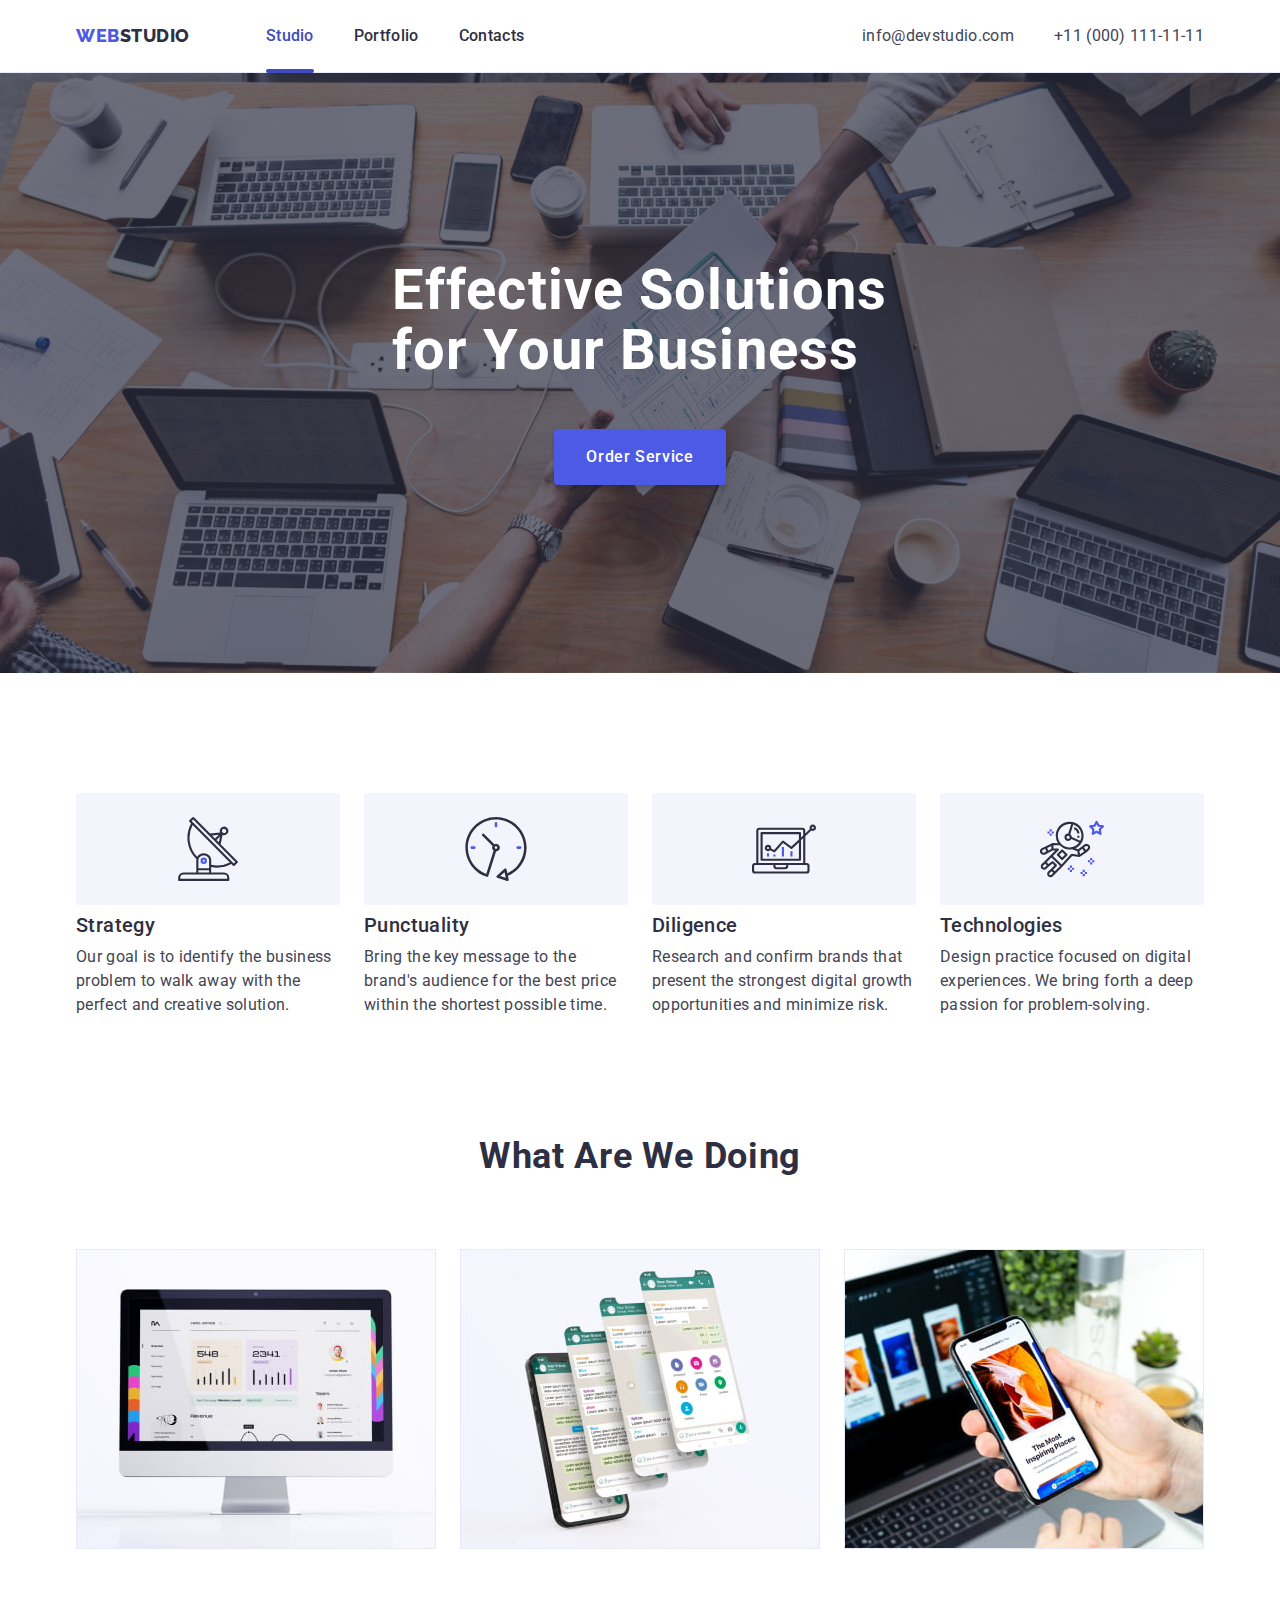
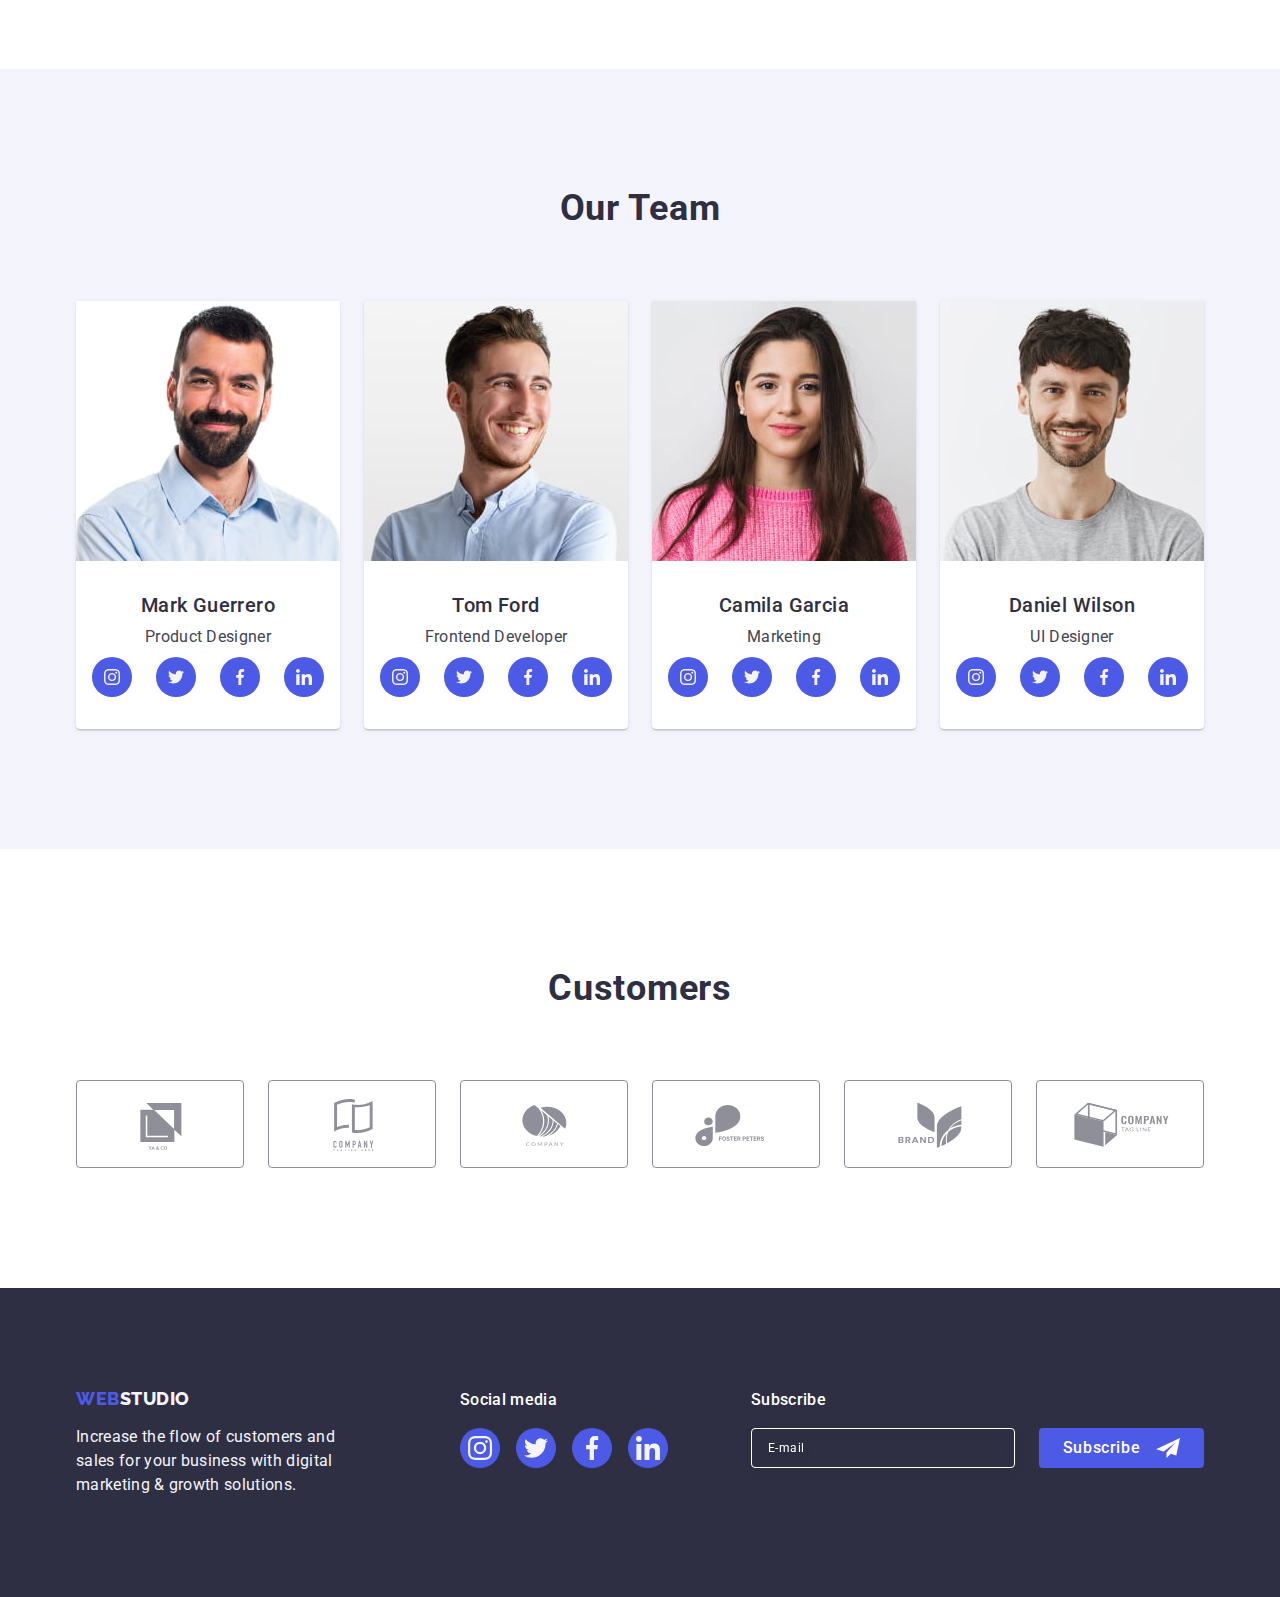
==== commit 22fbb55a: "Update footer" ====
--- a/index.html
+++ b/index.html
@@ -559,28 +559,95 @@
             </li>
           </ul>
         </div>
-        <form class="subscribe-to-newsletter">
-          <div class="subscribe-wrapper">
-            <b class="subscribe-text">Subscribe</b>
-            <input class="subscribe-email" type="email" placeholder="E-mail" />
-          </div>
-          <button class="subscribe-btn button" type="submit">
-            Subscribe
-            <svg class="subscribe-btn-icon" width="24" height="24">
-              <use href="./images/icons.svg#icon-subscribe"></use>
-            </svg>
-          </button>
-        </form>
+        <div class="subscribe-wrapper">
+          <p class="subscribe-wrapper-title">Subscribe</p>
+          <form class="subscribe-form">
+            <label class="subscribe-form-label">
+              <input
+                class="subscribe-form-email"
+                name="subscribe_email"
+                type="email"
+                placeholder="E-mail"
+              />
+            </label>
+            <button class="subscribe-form-btn button" type="submit">
+              Subscribe
+              <svg class="subscribe-btn-icon" width="24" height="24">
+                <use href="./images/icons.svg#icon-subscribe"></use>
+              </svg>
+            </button>
+          </form>
+        </div>
       </div>
     </footer>
     <!-- MODAL WINDOW -->
     <div class="backdrop is-hidden" data-modal>
+      <!-- is-hidden -->
       <div class="modal">
         <button type="button" class="modal-close-btn" data-modal-close>
           <svg class="modal-close-icon" width="8" height="8">
             <use href="./images/icons.svg#icon-close"></use>
           </svg>
         </button>
+        <form class="contact-form" autocomplete="off">
+          <b class="contact-form-title">
+            Leave your contacts and we will call you back
+          </b>
+
+          <div class="contact-form-input-wrapper">
+            <label class="contact-form-input-label" for="user_name">Name</label>
+            <input
+              class="contact-form-input"
+              type="text"
+              name="user_name"
+              id="user_name"
+            />
+            <svg class="contact-form-input-icon" width="18" height="24">
+              <use href=""></use>
+            </svg>
+          </div>
+
+          <label class="contact-form-input-label" for="user_phone">Phone</label>
+          <input
+            class="contact-form-input"
+            type="text"
+            name="user_phone"
+            id="user_phone"
+          />
+
+          <label class="contact-form-input-label" for="user_email">Email</label>
+          <input
+            class="contact-form-input"
+            type="text"
+            name="user_email"
+            id="user_email"
+          />
+
+          <label class="contact-form-input-label" for="comment">Comment</label>
+          <textarea
+            class="contact-form-textarea"
+            name="comment"
+            id="comment"
+            placeholder="Text input"
+          ></textarea>
+
+          <div class="contact-form-pivacy-policy">
+            <input
+              class=""
+              type="checkbox"
+              name="privacy_policy"
+              id="privacy_policy"
+            />
+            <label class="contact-form-checkbox-label" for="privacy_policy">
+              I accept the terms and conditions of the
+              <a href="">Privacy Policy</a>
+            </label>
+          </div>
+
+          <button class="contact-form-btn-send .button" type="submit ">
+            Send
+          </button>
+        </form>
       </div>
     </div>
     <!-- SCRIPTS -->
--- a/css/styles.css
+++ b/css/styles.css
@@ -82,9 +82,9 @@
   font-weight: 500;
   font-size: 16px;
   line-height: 1.5;
-  align-items: center;
   letter-spacing: 0.04em;
-  border: 0;
+
+  border: none;
   border-radius: 4px;
 }
 
@@ -539,57 +539,58 @@
   background-color: #31d0aa;
 }
 
-.subscribe-to-newsletter {
+.subscribe-wrapper {
   margin-left: auto;
-  display: flex;
-}
-
-.subscribe-wrapper {
+}
+
+.subscribe-wrapper-title {
+  margin-bottom: 16px;
+
+  font-weight: 500;
+  font-size: 16px;
+  line-height: 1.5;
+  letter-spacing: 0.02em;
+  color: #ffffff;
+}
+
+.subscribe-form {
+  display: flex;
+}
+
+.subscribe-form-label {
   margin-right: 24px;
 }
 
-.subscribe-text {
-  display: block;
-
-  margin-bottom: 16px;
-
-  font-weight: 500;
-  font-size: 16px;
-  line-height: 1.5;
-  letter-spacing: 0.02em;
-  color: #ffffff;
-}
-
-.subscribe-email {
+.subscribe-form-email {
   width: 264px;
   height: 40px;
   padding-left: 16px;
+
+  font-size: 12px;
+  line-height: 1.5;
+  letter-spacing: 0.04em;
+
   background-color: transparent;
   color: #ffffff;
+  filter: drop-shadow(0px 4px 4px rgba(0, 0, 0, 0.15));
   border: 1px solid #ffffff;
   border-radius: 4px;
 }
 
-.subscribe-email:focus {
-  outline-width: 0;
-}
-
-.subscribe-email::placeholder {
+.subscribe-form-email::placeholder {
   color: #ffffff;
 }
 
-.subscribe-btn {
-  display: flex;
+.subscribe-form-btn {
+  display: flex;
+  justify-content: center;
   align-items: center;
-  align-self: flex-end;
-
-  width: 165px;
+
+  min-width: 165px;
   height: 40px;
-  padding: 8px 24px;
 
   color: #ffffff;
   background: #4d5ae5;
-  border-radius: 4px;
 }
 
 .subscribe-btn-icon {
@@ -622,6 +623,10 @@
 
   width: 408px;
   min-height: 576px;
+  padding-top: 72px;
+  padding-right: 24px;
+  padding-bottom: 24px;
+  padding-left: 24px;
 
   background-color: #fcfcfc;
   box-shadow: 0px 1px 1px rgba(0, 0, 0, 0.14), 0px 1px 3px rgba(0, 0, 0, 0.12),
@@ -678,6 +683,93 @@
   opacity: 0;
   visibility: hidden;
   pointer-events: none;
+}
+
+.contact-form-title {
+  display: flex;
+  justify-content: center;
+
+  margin-bottom: 16px;
+
+  font-weight: 500;
+  font-size: 16px;
+  line-height: 1.5;
+  letter-spacing: 0.02em;
+  color: var(--secondary-text-color);
+}
+
+.contact-form-input-wrapper {
+  position: relative;
+}
+
+.contact-form-input-label {
+  margin-bottom: 4px;
+  font-size: 12px;
+  line-height: 1.17;
+  letter-spacing: 0.04em;
+  color: #8e8f99;
+}
+
+.contact-form-input {
+  width: 100%;
+  height: 40px;
+  padding-left: 38px;
+  margin-bottom: 8px;
+
+  border: 1px solid rgba(46, 47, 66, 0.4);
+  border-radius: 4px;
+}
+
+.contact-form-input-icon {
+  position: absolute;
+  top: 0;
+  left: 0;
+
+  background-color: black;
+}
+
+.contact-form-textarea {
+  width: 100%;
+  height: 120px;
+  padding-top: 8px;
+  padding-left: 16px;
+  margin-bottom: 16px;
+
+  border: 1px solid rgba(46, 47, 66, 0.4);
+  border-radius: 4px;
+}
+
+.contact-form-textarea::placeholder {
+  font-size: 12px;
+  line-height: 1.17;
+  letter-spacing: 0.04em;
+  color: #8e8f99;
+}
+
+.contact-form-pivacy-policy {
+  margin-bottom: 24px;
+}
+
+.contact-form-checkbox-label {
+  font-size: 12px;
+  line-height: 1.17;
+  letter-spacing: 0.04em;
+  color: #8e8f99;
+}
+
+.contact-form-btn-send {
+  display: block;
+  padding: 16px 32px;
+  margin: 0 auto;
+
+  width: 169px;
+  height: 56px;
+
+  color: #ffffff;
+  background: #4d5ae5;
+  box-shadow: 0px 4px 4px rgba(0, 0, 0, 0.15);
+  border-radius: 4px;
+  border-color: transparent;
 }
 
 /* 
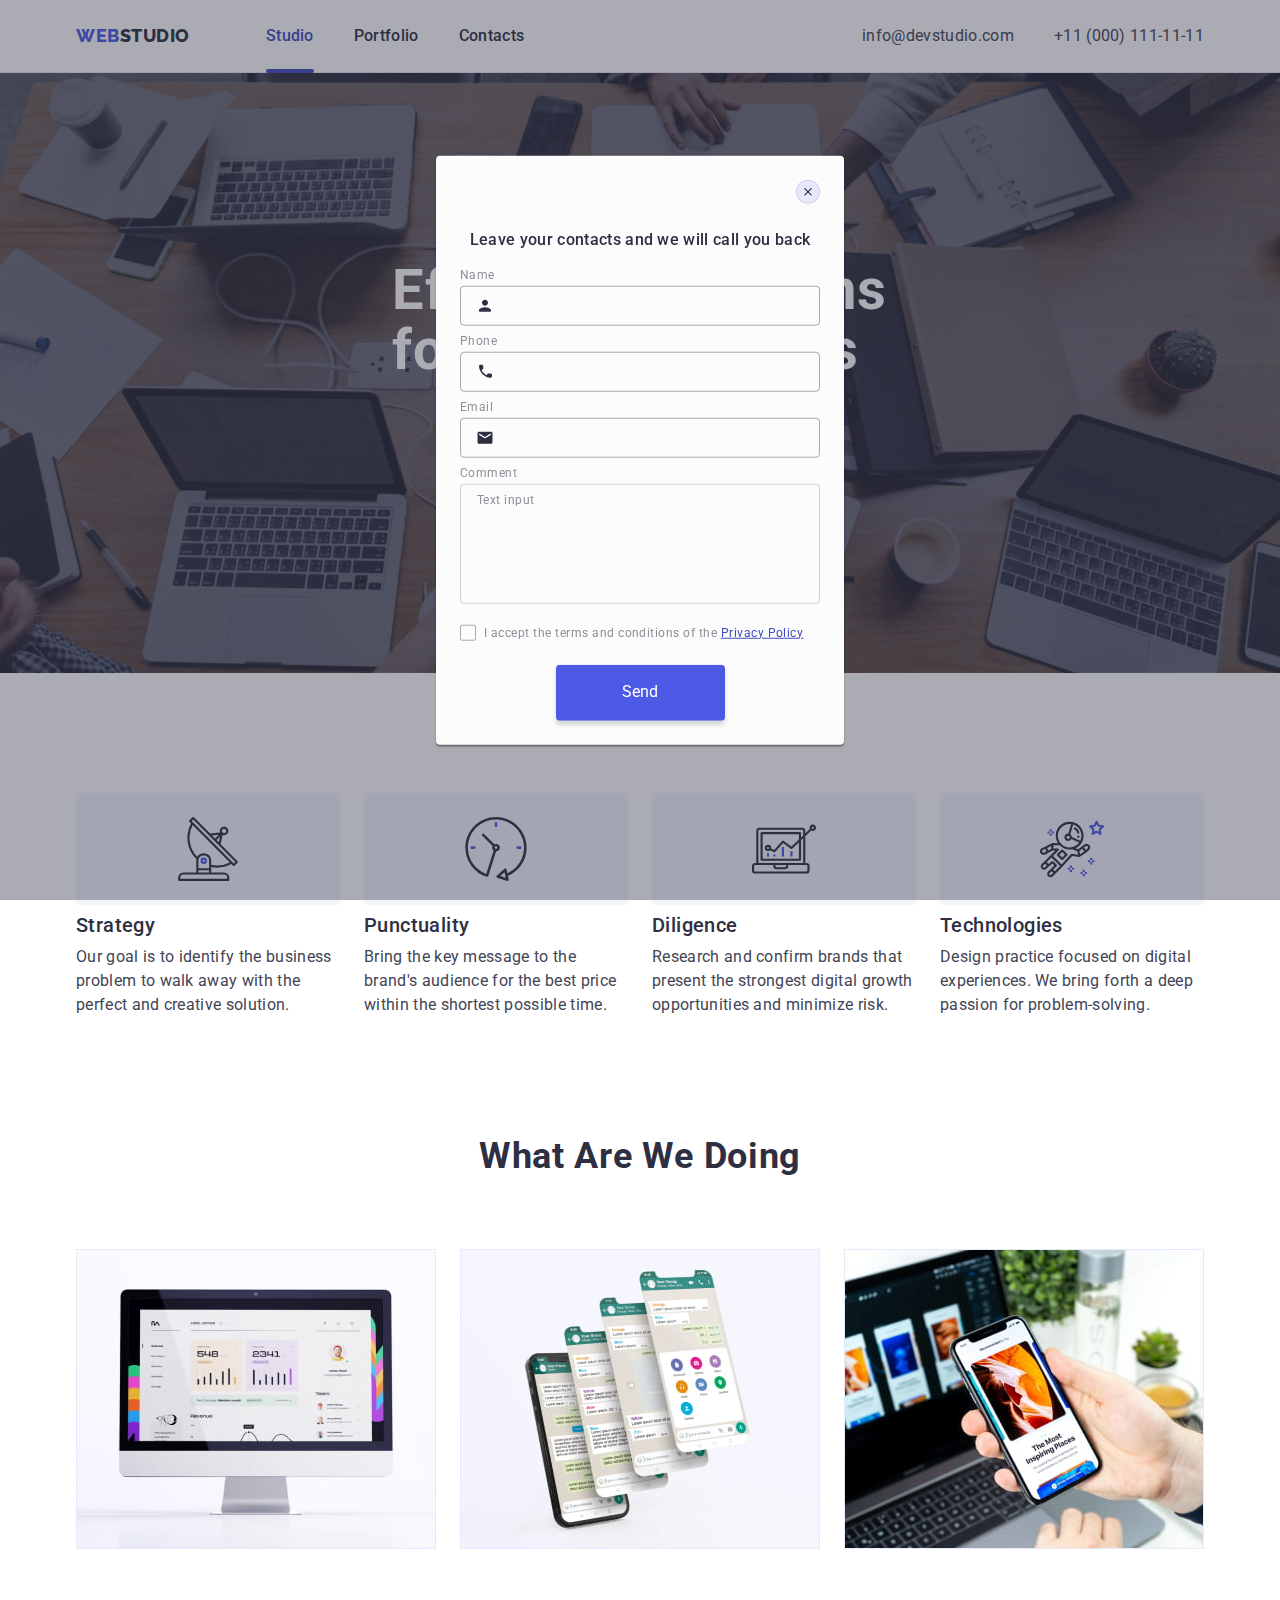
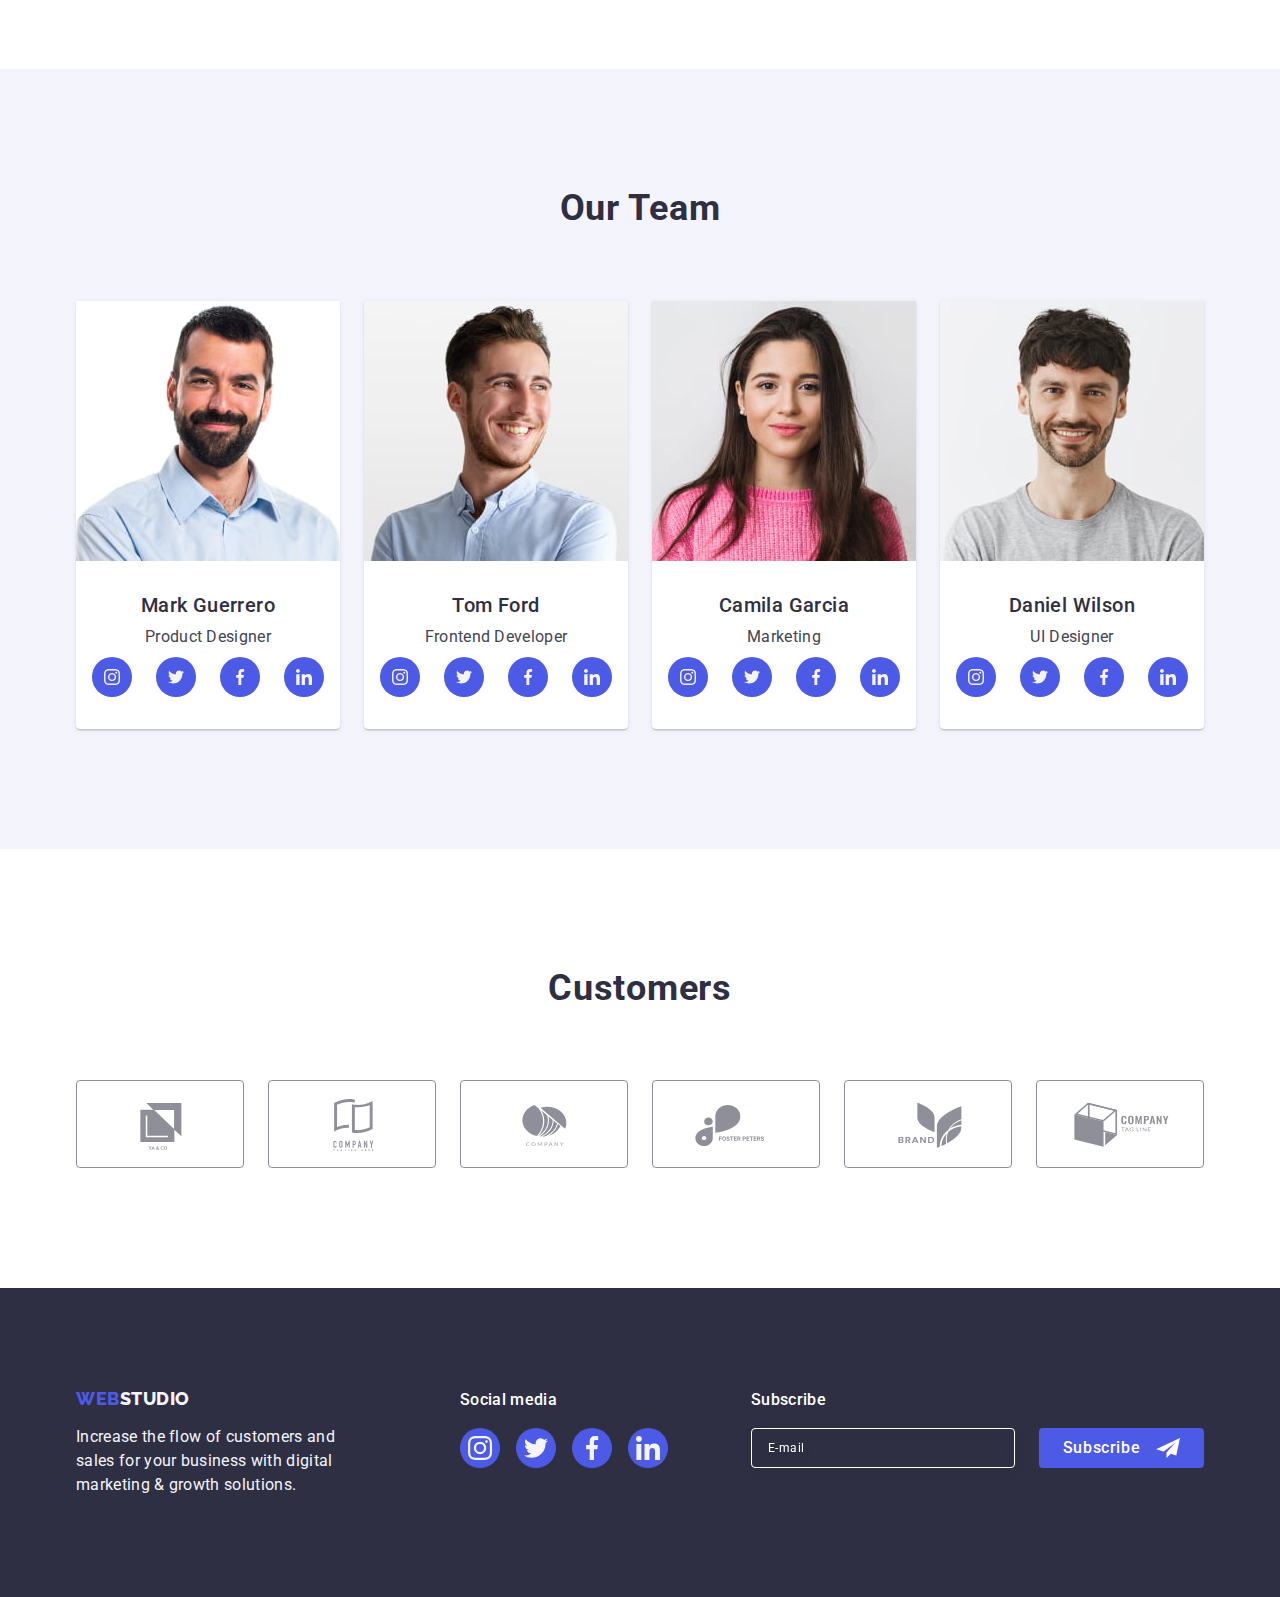
==== commit 7db10598: "Update contact form (part 2)" ====
--- a/index.html
+++ b/index.html
@@ -565,7 +565,7 @@
             <label class="subscribe-form-label">
               <input
                 class="subscribe-form-email"
-                name="subscribe_email"
+                name="subscribe-email"
                 type="email"
                 placeholder="E-mail"
               />
@@ -581,7 +581,7 @@
       </div>
     </footer>
     <!-- MODAL WINDOW -->
-    <div class="backdrop is-hidden" data-modal>
+    <div class="backdrop" data-modal>
       <!-- is-hidden -->
       <div class="modal">
         <button type="button" class="modal-close-btn" data-modal-close>
@@ -589,62 +589,80 @@
             <use href="./images/icons.svg#icon-close"></use>
           </svg>
         </button>
+        <p class="modal-window-title">
+          Leave your contacts and we will call you back
+        </p>
         <form class="contact-form" autocomplete="off">
-          <b class="contact-form-title">
-            Leave your contacts and we will call you back
-          </b>
-
-          <div class="contact-form-input-wrapper">
-            <label class="contact-form-input-label" for="user_name">Name</label>
+          <div class="contact-form-field-wrapper">
+            <label class="contact-form-label" for="user-name">Name</label>
+            <div class="contact-form-input-wrapper">
+              <input
+                class="contact-form-input"
+                id="user-name"
+                name="user-name"
+                type="text"
+              />
+              <svg class="contact-form-input-icon" width="18" height="24">
+                <use href="./images/icons.svg#icon-input-name"></use>
+              </svg>
+            </div>
+          </div>
+          <div class="contact-form-field-wrapper">
+            <label class="contact-form-label" for="user-phone"> Phone </label>
+            <div class="contact-form-input-wrapper">
+              <input
+                class="contact-form-input"
+                id="user-phone"
+                name="user-phone"
+                type="tel"
+              />
+              <svg class="contact-form-input-icon" width="18" height="24">
+                <use href="./images/icons.svg#icon-input-phone"></use>
+              </svg>
+            </div>
+          </div>
+          <div class="contact-form-field-wrapper">
+            <label class="contact-form-label" for="user-email"> Email </label>
+            <div class="contact-form-input-wrapper">
+              <input
+                class="contact-form-input"
+                id="user-email"
+                name="user-email"
+                type="text"
+              />
+              <svg class="contact-form-input-icon" width="18" height="24">
+                <use href="./images/icons.svg#icon-input-email"></use>
+              </svg>
+            </div>
+          </div>
+          <div class="contact-form-textarea-wrapper">
+            <label class="contact-form-label" for="user-comment">Comment</label>
+            <textarea
+              class="contact-form-textarea"
+              id="user-comment"
+              name="user-comment"
+              placeholder="Text input"
+            ></textarea>
+          </div>
+          <div class="contact-form-pivacy">
             <input
-              class="contact-form-input"
-              type="text"
-              name="user_name"
-              id="user_name"
+              class="contact-form-privacy-checkbox visually-hidden"
+              id="user-privacy"
+              name="user-privacy"
+              type="checkbox"
+              value="true"
             />
-            <svg class="contact-form-input-icon" width="18" height="24">
-              <use href=""></use>
-            </svg>
-          </div>
-
-          <label class="contact-form-input-label" for="user_phone">Phone</label>
-          <input
-            class="contact-form-input"
-            type="text"
-            name="user_phone"
-            id="user_phone"
-          />
-
-          <label class="contact-form-input-label" for="user_email">Email</label>
-          <input
-            class="contact-form-input"
-            type="text"
-            name="user_email"
-            id="user_email"
-          />
-
-          <label class="contact-form-input-label" for="comment">Comment</label>
-          <textarea
-            class="contact-form-textarea"
-            name="comment"
-            id="comment"
-            placeholder="Text input"
-          ></textarea>
-
-          <div class="contact-form-pivacy-policy">
-            <input
-              class=""
-              type="checkbox"
-              name="privacy_policy"
-              id="privacy_policy"
-            />
-            <label class="contact-form-checkbox-label" for="privacy_policy">
-              I accept the terms and conditions of the
-              <a href="">Privacy Policy</a>
+            <label class="contact-form-privacy-label" for="user-privacy">
+              <span class="contact-form-custom-checkbox">
+                <svg class="contact-form-checkbox-icon" width="10" height="8">
+                  <use href="./images/icons.svg#icon-checkbox-on"></use>
+                </svg>
+              </span>
+              I accept the terms and conditions of the&nbsp;
+              <a class="contact-form-privacy-link" href="">Privacy Policy</a>
             </label>
           </div>
-
-          <button class="contact-form-btn-send .button" type="submit ">
+          <button class="contact-form-btn-send .button" type="submit">
             Send
           </button>
         </form>
--- a/css/styles.css
+++ b/css/styles.css
@@ -685,58 +685,90 @@
   pointer-events: none;
 }
 
-.contact-form-title {
-  display: flex;
-  justify-content: center;
-
+.modal-window-title {
   margin-bottom: 16px;
 
   font-weight: 500;
   font-size: 16px;
   line-height: 1.5;
+  text-align: center;
   letter-spacing: 0.02em;
   color: var(--secondary-text-color);
 }
 
-.contact-form-input-wrapper {
-  position: relative;
-}
-
-.contact-form-input-label {
+.contact-form-field-wrapper {
+  margin-bottom: 8px;
+}
+
+.contact-form-label {
+  display: block;
   margin-bottom: 4px;
+
   font-size: 12px;
   line-height: 1.17;
   letter-spacing: 0.04em;
   color: #8e8f99;
 }
 
+.contact-form-input-wrapper {
+  position: relative;
+}
+
 .contact-form-input {
   width: 100%;
   height: 40px;
   padding-left: 38px;
-  margin-bottom: 8px;
 
   border: 1px solid rgba(46, 47, 66, 0.4);
   border-radius: 4px;
+  background-color: transparent;
+  outline: transparent;
+
+  transition: border-color var(--transition-duration)
+    var(--transition-timing-func);
 }
 
 .contact-form-input-icon {
   position: absolute;
-  top: 0;
-  left: 0;
-
-  background-color: black;
+  top: 50%;
+  left: 16px;
+  transform: translateY(-50%);
+
+  fill: #2e2f42;
+
+  transition: fill var(--transition-duration) var(--transition-timing-func);
+}
+
+.contact-form-input:focus {
+  border-color: var(--accent-color);
+}
+
+.contact-form-input:focus + .contact-form-input-icon {
+  fill: var(--accent-color);
+}
+
+.contact-form-textarea-wrapper {
+  margin-bottom: 16px;
 }
 
 .contact-form-textarea {
   width: 100%;
   height: 120px;
-  padding-top: 8px;
-  padding-left: 16px;
-  margin-bottom: 16px;
-
-  border: 1px solid rgba(46, 47, 66, 0.4);
+  padding: 8px 16px;
+
+  font-size: 12px;
+  line-height: 1.17;
+  letter-spacing: 0.04em;
+
+  color: rgba(46, 47, 66, 0.4);
+  background-color: transparent;
+  border: 1px solid rgba(46, 47, 66, 0.2);
   border-radius: 4px;
+  outline: transparent;
+  resize: none;
+
+  transition: border-color var(--transition-duration)
+    var(--transition-timing-func);
 }
 
 .contact-form-textarea::placeholder {
@@ -746,15 +778,48 @@
   color: #8e8f99;
 }
 
-.contact-form-pivacy-policy {
+.contact-form-textarea:focus {
+  border-color: var(--accent-color);
+}
+
+.contact-form-pivacy {
   margin-bottom: 24px;
 }
 
-.contact-form-checkbox-label {
+.contact-form-privacy-label {
+  display: flex;
+  align-items: center;
+
   font-size: 12px;
   line-height: 1.17;
   letter-spacing: 0.04em;
   color: #8e8f99;
+}
+
+.contact-form-custom-checkbox {
+  display: inline-flex;
+  justify-content: center;
+  align-items: center;
+  width: 16px;
+  height: 16px;
+  margin-right: 8px;
+
+  fill: transparent;
+  border: 1px solid rgba(46, 47, 66, 0.4);
+  border-radius: 2px;
+  cursor: pointer;
+}
+
+.contact-form-privacy-checkbox:checked
+  + .contact-form-privacy-label
+  > .contact-form-custom-checkbox {
+  background-color: #404bbf;
+  fill: #ffffff;
+  border: none;
+}
+
+.contact-form-privacy-link {
+  color: #404bbf;
 }
 
 .contact-form-btn-send {
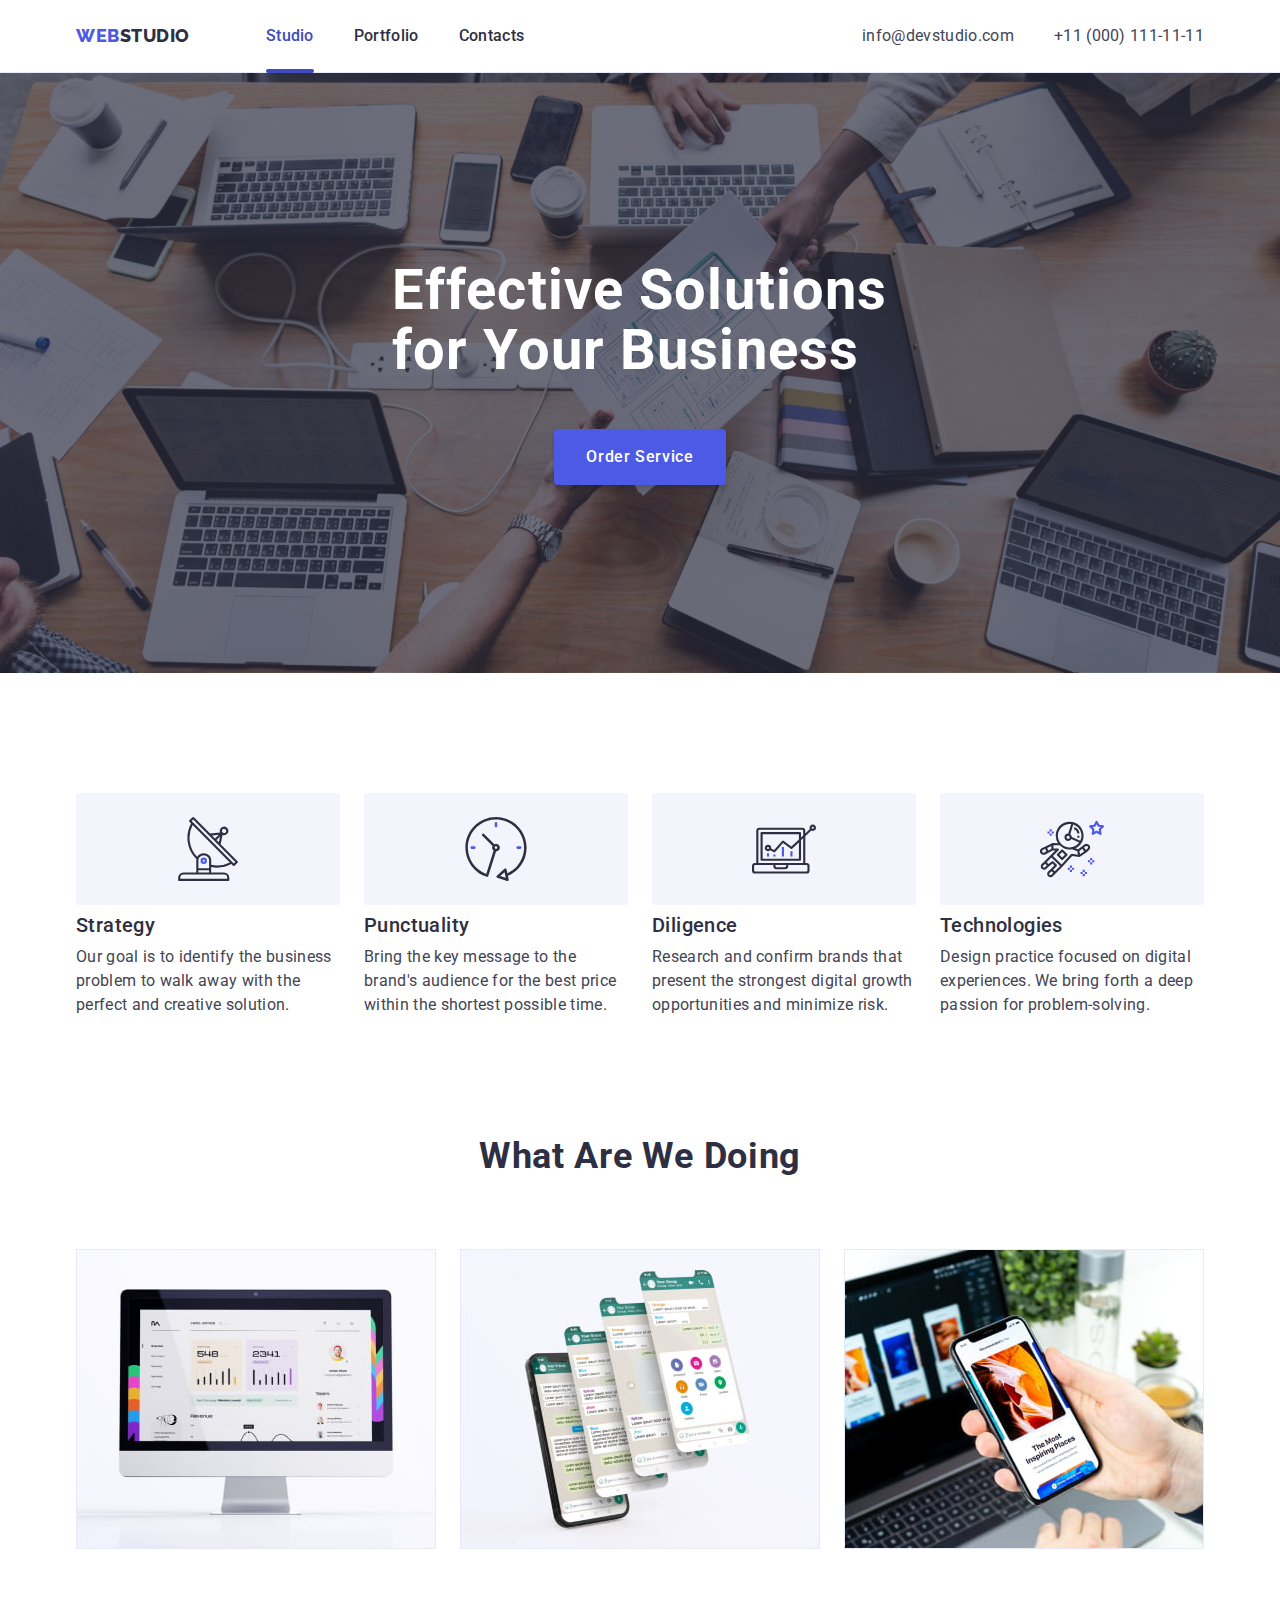
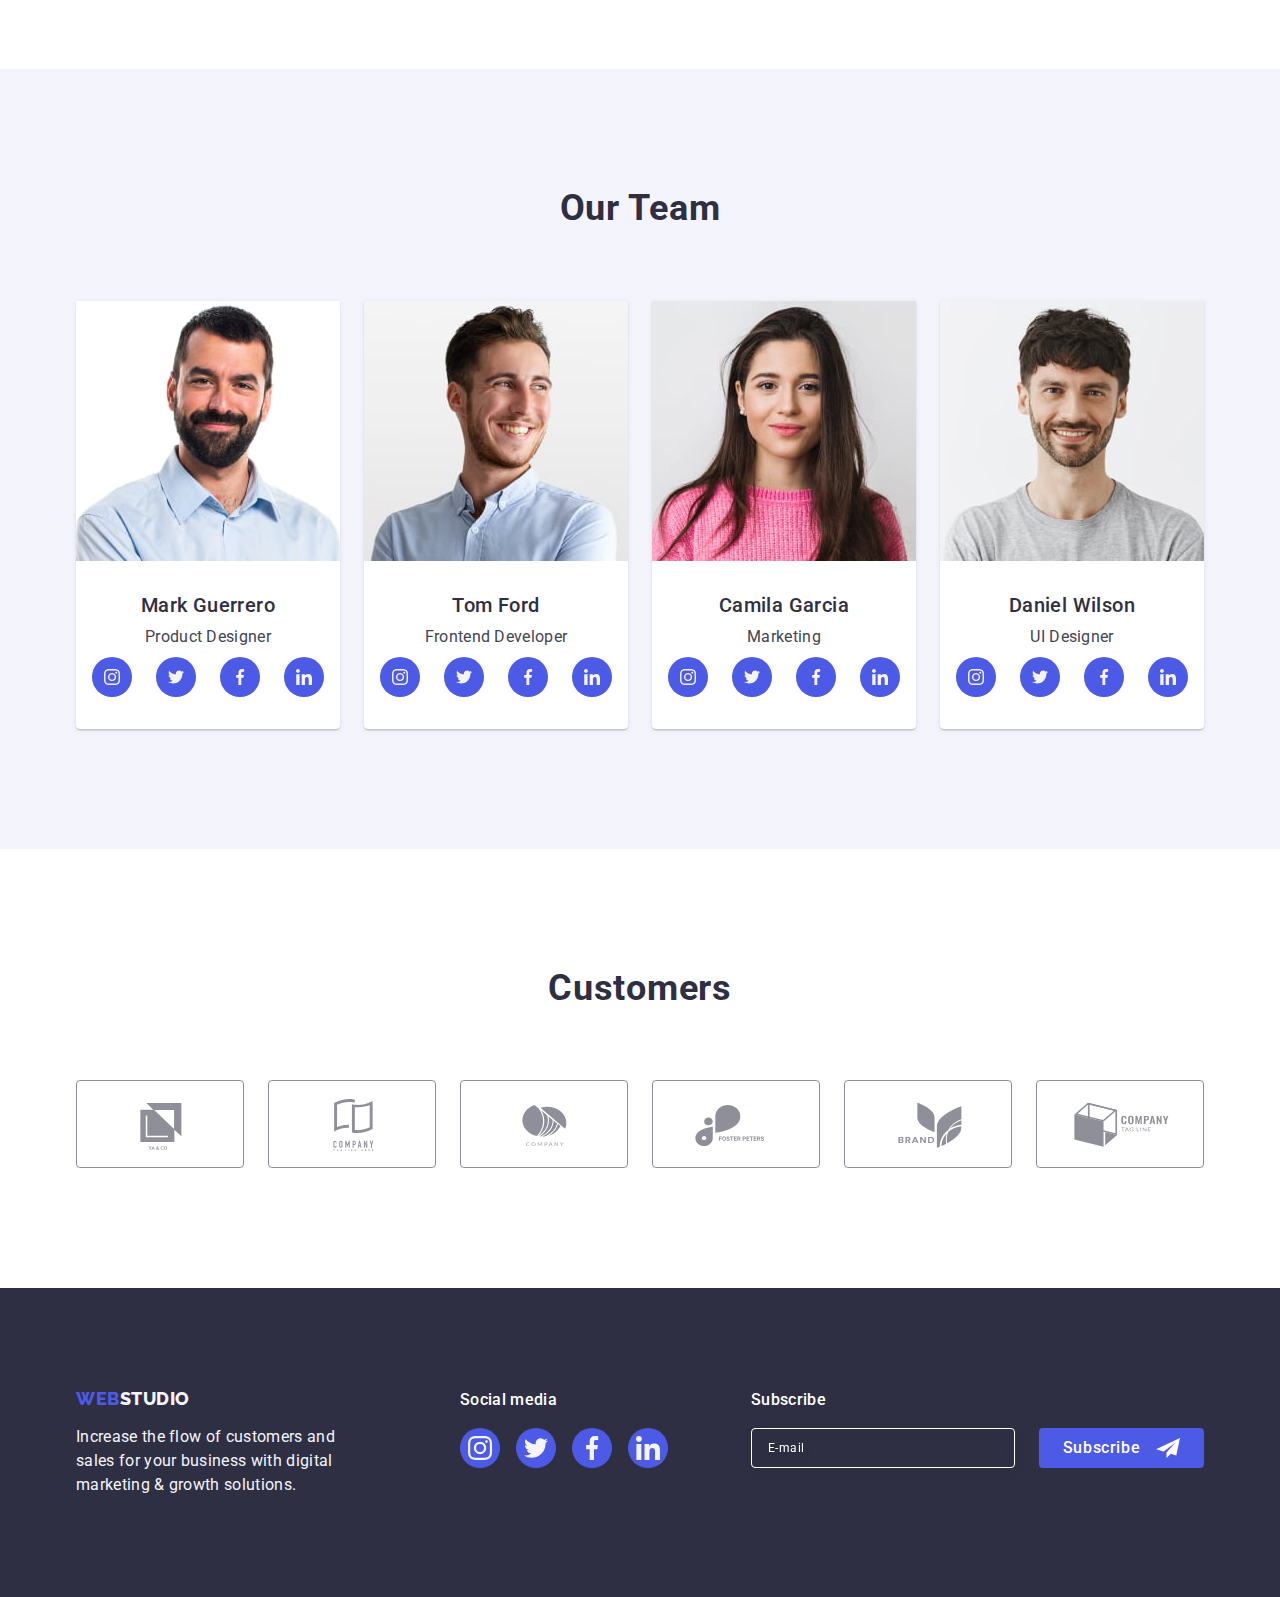
==== commit 411c0e10: "Update contact form (part 3)" ====
--- a/index.html
+++ b/index.html
@@ -581,8 +581,7 @@
       </div>
     </footer>
     <!-- MODAL WINDOW -->
-    <div class="backdrop" data-modal>
-      <!-- is-hidden -->
+    <div class="backdrop is-hidden" data-modal>
       <div class="modal">
         <button type="button" class="modal-close-btn" data-modal-close>
           <svg class="modal-close-icon" width="8" height="8">
@@ -662,7 +661,7 @@
               <a class="contact-form-privacy-link" href="">Privacy Policy</a>
             </label>
           </div>
-          <button class="contact-form-btn-send .button" type="submit">
+          <button class="contact-form-btn-send button" type="submit">
             Send
           </button>
         </form>
--- a/css/styles.css
+++ b/css/styles.css
@@ -816,10 +816,11 @@
   background-color: #404bbf;
   fill: #ffffff;
   border: none;
+  background-color: #404bbf;
 }
 
 .contact-form-privacy-link {
-  color: #404bbf;
+  color: #4d5ae5;
 }
 
 .contact-form-btn-send {
@@ -827,7 +828,7 @@
   padding: 16px 32px;
   margin: 0 auto;
 
-  width: 169px;
+  min-width: 169px;
   height: 56px;
 
   color: #ffffff;
@@ -835,6 +836,14 @@
   box-shadow: 0px 4px 4px rgba(0, 0, 0, 0.15);
   border-radius: 4px;
   border-color: transparent;
+
+  transition: background-color var(--transition-duration)
+    var(--transition-timing-func);
+}
+
+.contact-form-btn-send:hover,
+.contact-form-btn-send:focus {
+  background-color: var(--active-color);
 }
 
 /* 
